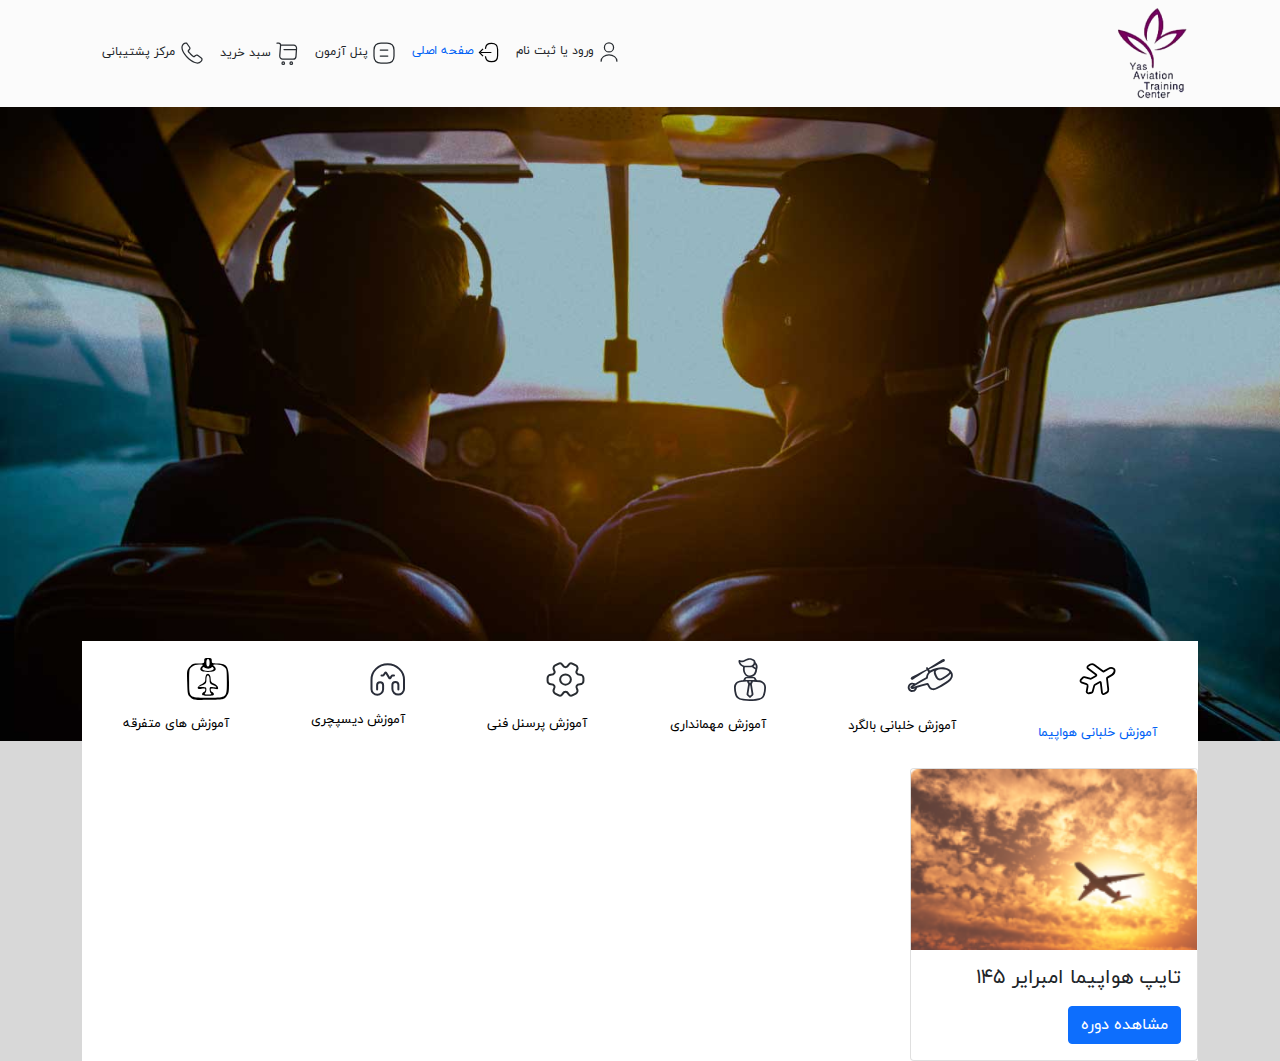
==== index.html @ ad7f012a "change in menu" ====
<!DOCTYPE html>
<html lang="fa" dir="rtl">
<head>
    <meta charset="UTF-8"/>
    <meta http-equiv="X-UA-Compatible" content="IE=edge"/>
    <meta name="viewport" content="width=device-width, initial-scale=1"/>
    <link
            rel="stylesheet"
            href="libraries/bootstrap-5.0.2-dist/css/bootstrap.rtl.min.css"
    />
    <link
            rel="stylesheet"
            href="libraries/fontawesome-free-6.1.1-web/css/all.min.css"
    />
    <link rel="stylesheet" href="css/style.css"/>
    <title>یاس</title>
</head>
<body>
<header>
    <div class="menu-header">
        <div class="container py-2">
            <div class="d-flex flex-wrap align-items-center">
                <div class="site-logo">
                    <a href=""><img src="images/logo.png" alt="لوگو سایت"/></a>
                </div>
                <nav class="navbar navbar-expand ms-auto">
                    <div class="container-fluid">
                        <button class="navbar-toggler" type="button" data-bs-toggle="collapse"
                                data-bs-target="#navbarNavAltMarkup" aria-controls="navbarNavAltMarkup"
                                aria-expanded="false" aria-label="Toggle navigation">
                            <span class="navbar-toggler-icon"></span>
                        </button>
                        <div class="collapse navbar-collapse" id="navbarNavAltMarkup">
                            <ul class="navbar-nav main-menu-ul">
                                <li class="nav-item">
                                    <a class="nav-link" aria-current="page" href="#">
                                        <img src="images/user.svg" alt="ورود"/>
                                        <span>ورود یا ثبت نام</span>
                                    </a>
                                </li>

                                <li class="nav-item">
                                    <a class="nav-link active" href="#">
                                        <img src="images/logout.svg" alt="صفحه اصلی"/>
                                        <span>صفحه اصلی</span>
                                    </a>
                                </li>

                                <li class="nav-item">
                                    <a class="nav-link" href="#">
                                        <img src="images/document.svg" alt="پنل آزمون"/>
                                        <span>پنل آزمون</span>
                                    </a>
                                </li>

                                <li class="nav-item">
                                    <a class="nav-link" href="#">
                                        <img src="images/shopping-cart.svg" alt="سبد خرید"/>
                                        <span>سبد خرید</span>
                                    </a>
                                </li>

                                <li class="nav-item">
                                    <a class="nav-link" href="#">
                                        <img
                                                src="images/call.svg"
                                                class="header-svg"
                                                alt="مرکز پشتیبانی"
                                        />
                                        <span>مرکز پشتیبانی</span>
                                    </a>
                                </li>
                            </ul>
                        </div>
                    </div>
                </nav>
            </div>
        </div>
    </div>
</header>
<section id="banner">
    <img src="images/header-picture.jpg" class="img-fluid" alt="تصویر بنر"/>
</section>

<section class="container">
    <div class="category">
        <ul class="nav nav-pills mb-3 justify-content-around align-items-center" id="pills-tab" role="tablist">
            <li class="nav-item" role="presentation">
                <button class="nav-link active" id="pills-home-tab" data-bs-toggle="pill" data-bs-target="#pills-home"
                        type="button" role="tab" aria-controls="pills-home" aria-selected="true">
                  <span class="img-icon d-flex align-items-center justify-content-center m-auto">
                        <img
                                src="images/airplane.svg"
                                alt="آموزش خلبانی هواپیما"
                        />
                  </span>

                    <span>آموزش خلبانی هواپیما</span>
                </button>

            </li>
            <li class="nav-item" role="presentation">
                <button class="nav-link" id="pills-profile-tab" data-bs-toggle="pill" data-bs-target="#pills-profile"
                        type="button" role="tab" aria-controls="pills-profile" aria-selected="false">
                    <img
                            src="images/helicopter.svg"
                            class="img-center"
                            alt="آموزش خلبانی بالگرد"
                    />

                    <span>آموزش خلبانی بالگرد</span>
                </button>
            </li>
            <li class="nav-item" role="presentation">
                <button class="nav-link" id="pills-contact-tab" data-bs-toggle="pill" data-bs-target="#pills-contact"
                        type="button" role="tab" aria-controls="pills-contact" aria-selected="false">
                    <img
                            src="images/employee.svg"
                            class="img-center"
                            alt="آموزش مهمانداری"
                    />
                    <span>آموزش مهمانداری</span>

                </button>
            </li>
            <li class="nav-item" role="presentation">
                <button class="nav-link" id="pills-contact-tab" data-bs-toggle="pill" data-bs-target="#pills-contact"
                        type="button" role="tab" aria-controls="pills-contact" aria-selected="false">
                    <img
                            src="images/setting.svg"
                            class="img-center"
                            alt="آموزش پرسنل فنی"
                    />

                    <span>آموزش پرسنل فنی</span>

                </button>
            </li>
            <li class="nav-item" role="presentation">
                <button class="nav-link" id="pills-contact-tab" data-bs-toggle="pill" data-bs-target="#pills-contact"
                        type="button" role="tab" aria-controls="pills-contact" aria-selected="false">
                    <img
                            src="images/music-play.svg"
                            class="img-center"
                            alt="آموزش دیسپچری"
                    />
                    <span>آموزش دیسپچری</span>
                </button>
            </li>
            <li class="nav-item" role="presentation">
                <button class="nav-link" id="pills-contact-tab" data-bs-toggle="pill" data-bs-target="#pills-contact"
                        type="button" role="tab" aria-controls="pills-contact" aria-selected="false">
                    <img
                            src="images/other.svg"
                            class="img-center"
                            alt="آموزش های متفرقه"
                    />
                    <span>آموزش های متفرقه</span>
                </button>
            </li>
        </ul>
        <div class="tab-content" id="pills-tabContent">
            <div class="tab-pane fade show active" id="pills-home" role="tabpanel" aria-labelledby="pills-home-tab"
                 tabindex="0">
                <div class="card" style="width: 18rem;">
                    <img src="images/airplane-content.png" class="card-img-top" alt="هواپیما">
                    <div class="card-body ">
                        <h5 class="card-title">تایپ هواپیما امبرایر 145</h5>
                        <p class="card-text"></p>
                        <a href="#" class="btn btn-primary align-items-center">مشاهده دوره</a>
                    </div>
                </div>

            </div>
            <div class="tab-pane fade" id="pills-profile" role="tabpanel" aria-labelledby="pills-profile-tab"
                 tabindex="0">!
            </div>
            <div class="tab-pane fade" id="pills-contact" role="tabpanel" aria-labelledby="pills-contact-tab"
                 tabindex="0">+
            </div>
            <div class="tab-pane fade" id="pills-disabled" role="tabpanel" aria-labelledby="pills-disabled-tab"
                 tabindex="0">#
            </div>
            <div class="tab-pane fade" id="pills-contact" role="tabpanel" aria-labelledby="pills-contact-tab"
                 tabindex="0">+
            </div>
            <div class="tab-pane fade" id="pills-profile" role="tabpanel" aria-labelledby="pills-profile-tab"
                 tabindex="0">!
            </div>

        </div>
    </div>
</section>

<script src="libraries/bootstrap-5.0.2-dist/js/bootstrap.min.js"></script>
</body>
</html>
---- css/style.css ----
@font-face {
  font-family: "iranyekan";
  font-style: normal;
  font-weight: bold;
  src: url("../fonts/iranyekan/eot/iranyekanwebboldfanum.eot");
  src: url("../fonts/iranyekan/eot/iranyekanwebboldfanum.eot?#iefix") format("embedded-opentype"), url("../fonts/iranyekan/woff/iranyekanwebboldfanum.woff") format("woff"), url("../fonts/iranyekan/ttf/iranyekanwebboldfanum.ttf") format("truetype");
}
@font-face {
  font-family: "iranyekan";
  font-style: normal;
  font-weight: normal;
  src: url("../fonts/iranyekan/eot/iranyekanwebregularfanum.eot");
  src: url("../fonts/iranyekan/eot/iranyekanwebregularfanum.eot?#iefix") format("embedded-opentype"), url("../fonts/iranyekan/woff/iranyekanwebregularfanum.woff") format("woff"), url("../fonts/iranyekan/ttf/iranyekanwebregularfanum.ttf") format("truetype");
}
* {
  margin: 0px;
  padding: 0px;
  box-sizing: border-box;
  font-family: "iranyekan";
  direction: rtl;
  text-align: right;
}

body {
  font-size: 13px;
  background: #D8D8D8;
}

.menu-header {
  background: #FBFBFB;
}

.main-menu-ul {
  font-size: 12px;
}
.main-menu-ul .nav-item .active {
  color: #0062f5;
}
.main-menu-ul .nav-item a {
  text-decoration: none;
  color: inherit;
}

.category {
  position: relative;
  z-index: 1;
  background: white;
  margin-top: -100px;
}
.category .nav-pills .nav-link {
  color: black;
}
.category .nav-pills .nav-link .img-icon {
  width: 60px;
  height: 60px;
}
.category .nav-pills .nav-link .img-icon img {
  max-width: 100%;
  height: auto;
}
.category .nav-pills .nav-link.active {
  background-color: transparent;
  color: #0062f5;
}
.category .nav-item span {
  display: block;
  margin-top: 15px;
}

/*# sourceMappingURL=style.css.map */
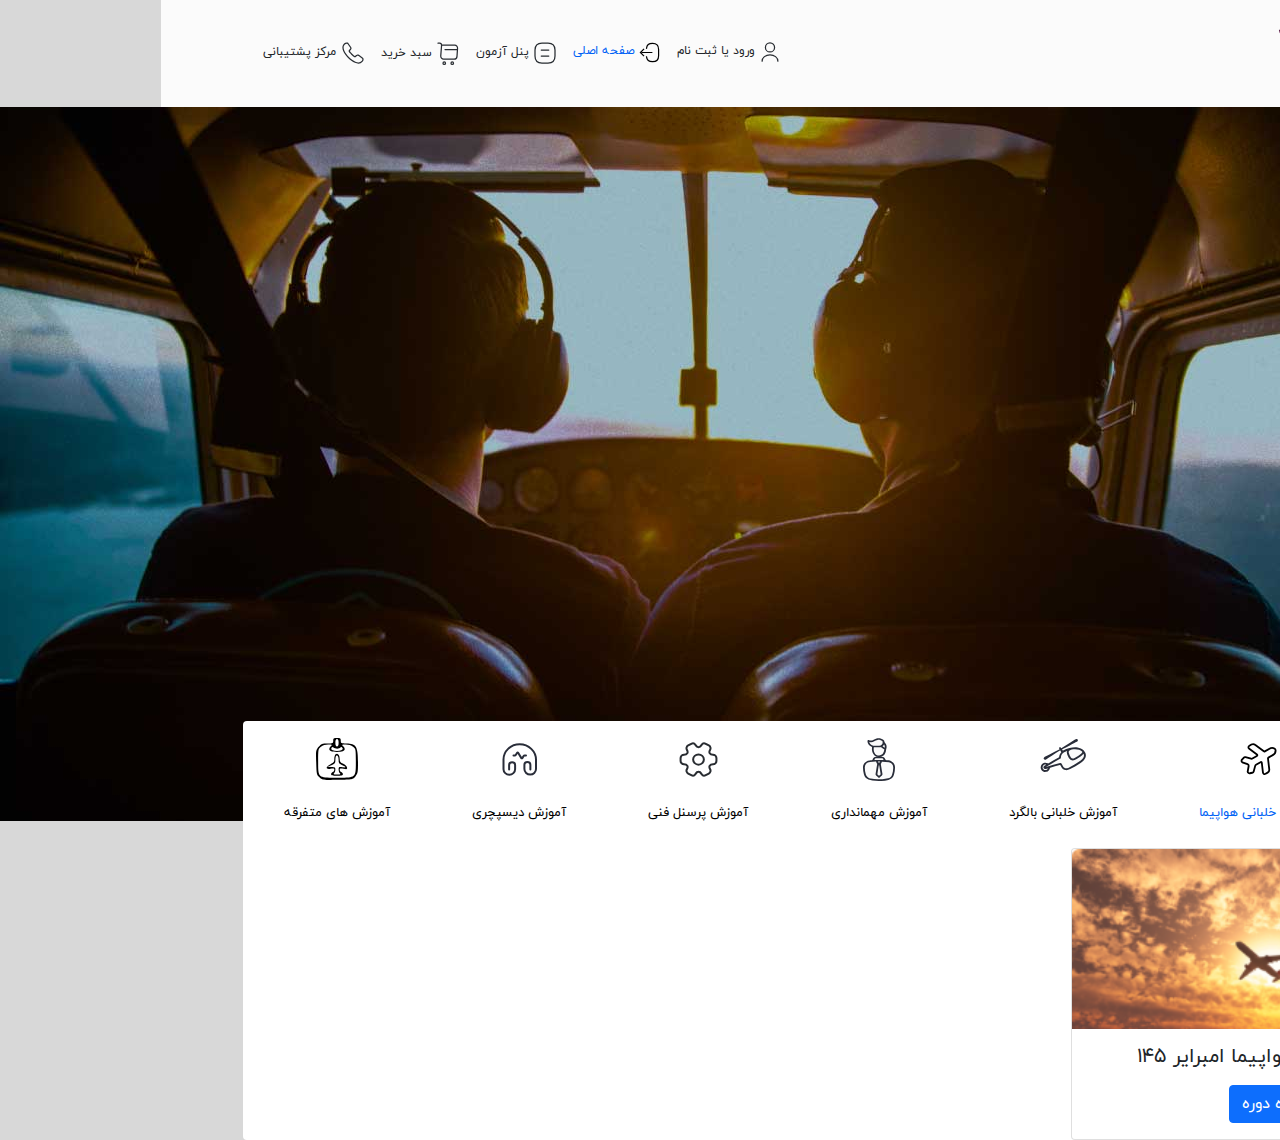
==== commit 876b432f: "adding rounded class to category section" ====
--- a/index.html
+++ b/index.html
@@ -79,11 +79,11 @@
     </div>
 </header>
 <section id="banner">
-    <img src="images/header-picture.jpg" class="img-fluid" alt="تصویر بنر"/>
+    <img src="images/header-picture.jpg" alt="تصویر بنر"/>
 </section>
 
 <section class="container">
-    <div class="category">
+    <div class="category rounded">
         <ul class="nav nav-pills mb-3 justify-content-around align-items-center" id="pills-tab" role="tablist">
             <li class="nav-item" role="presentation">
                 <button class="nav-link active" id="pills-home-tab" data-bs-toggle="pill" data-bs-target="#pills-home"
@@ -102,23 +102,27 @@
             <li class="nav-item" role="presentation">
                 <button class="nav-link" id="pills-profile-tab" data-bs-toggle="pill" data-bs-target="#pills-profile"
                         type="button" role="tab" aria-controls="pills-profile" aria-selected="false">
-                    <img
+                        <span class="img-icon d-flex align-items-center justify-content-center m-auto">
+                        <img
                             src="images/helicopter.svg"
                             class="img-center"
                             alt="آموزش خلبانی بالگرد"
                     />
-
+</span>
                     <span>آموزش خلبانی بالگرد</span>
                 </button>
             </li>
             <li class="nav-item" role="presentation">
                 <button class="nav-link" id="pills-contact-tab" data-bs-toggle="pill" data-bs-target="#pills-contact"
                         type="button" role="tab" aria-controls="pills-contact" aria-selected="false">
-                    <img
+                        <span class="img-icon d-flex align-items-center justify-content-center m-auto">
+                      
+                        <img
                             src="images/employee.svg"
                             class="img-center"
                             alt="آموزش مهمانداری"
                     />
+                    </span>
                     <span>آموزش مهمانداری</span>
 
                 </button>
@@ -126,12 +130,14 @@
             <li class="nav-item" role="presentation">
                 <button class="nav-link" id="pills-contact-tab" data-bs-toggle="pill" data-bs-target="#pills-contact"
                         type="button" role="tab" aria-controls="pills-contact" aria-selected="false">
-                    <img
+                        <span class="img-icon d-flex align-items-center justify-content-center m-auto">
+                      
+                        <img
                             src="images/setting.svg"
                             class="img-center"
                             alt="آموزش پرسنل فنی"
                     />
-
+</span>
                     <span>آموزش پرسنل فنی</span>
 
                 </button>
@@ -139,22 +145,28 @@
             <li class="nav-item" role="presentation">
                 <button class="nav-link" id="pills-contact-tab" data-bs-toggle="pill" data-bs-target="#pills-contact"
                         type="button" role="tab" aria-controls="pills-contact" aria-selected="false">
-                    <img
+                        <span class="img-icon d-flex align-items-center justify-content-center m-auto">
+                      
+                        <img
                             src="images/music-play.svg"
                             class="img-center"
                             alt="آموزش دیسپچری"
                     />
+                    </span>
                     <span>آموزش دیسپچری</span>
                 </button>
             </li>
             <li class="nav-item" role="presentation">
                 <button class="nav-link" id="pills-contact-tab" data-bs-toggle="pill" data-bs-target="#pills-contact"
-                        type="button" role="tab" aria-controls="pills-contact" aria-selected="false">
-                    <img
+                  type="button" role="tab" aria-controls="pills-contact" aria-selected="false">
+                  <span class="img-icon d-flex align-items-center justify-content-center m-auto">
+                      
+                  <img
                             src="images/other.svg"
                             class="img-center"
                             alt="آموزش های متفرقه"
                     />
+                    </span>
                     <span>آموزش های متفرقه</span>
                 </button>
             </li>
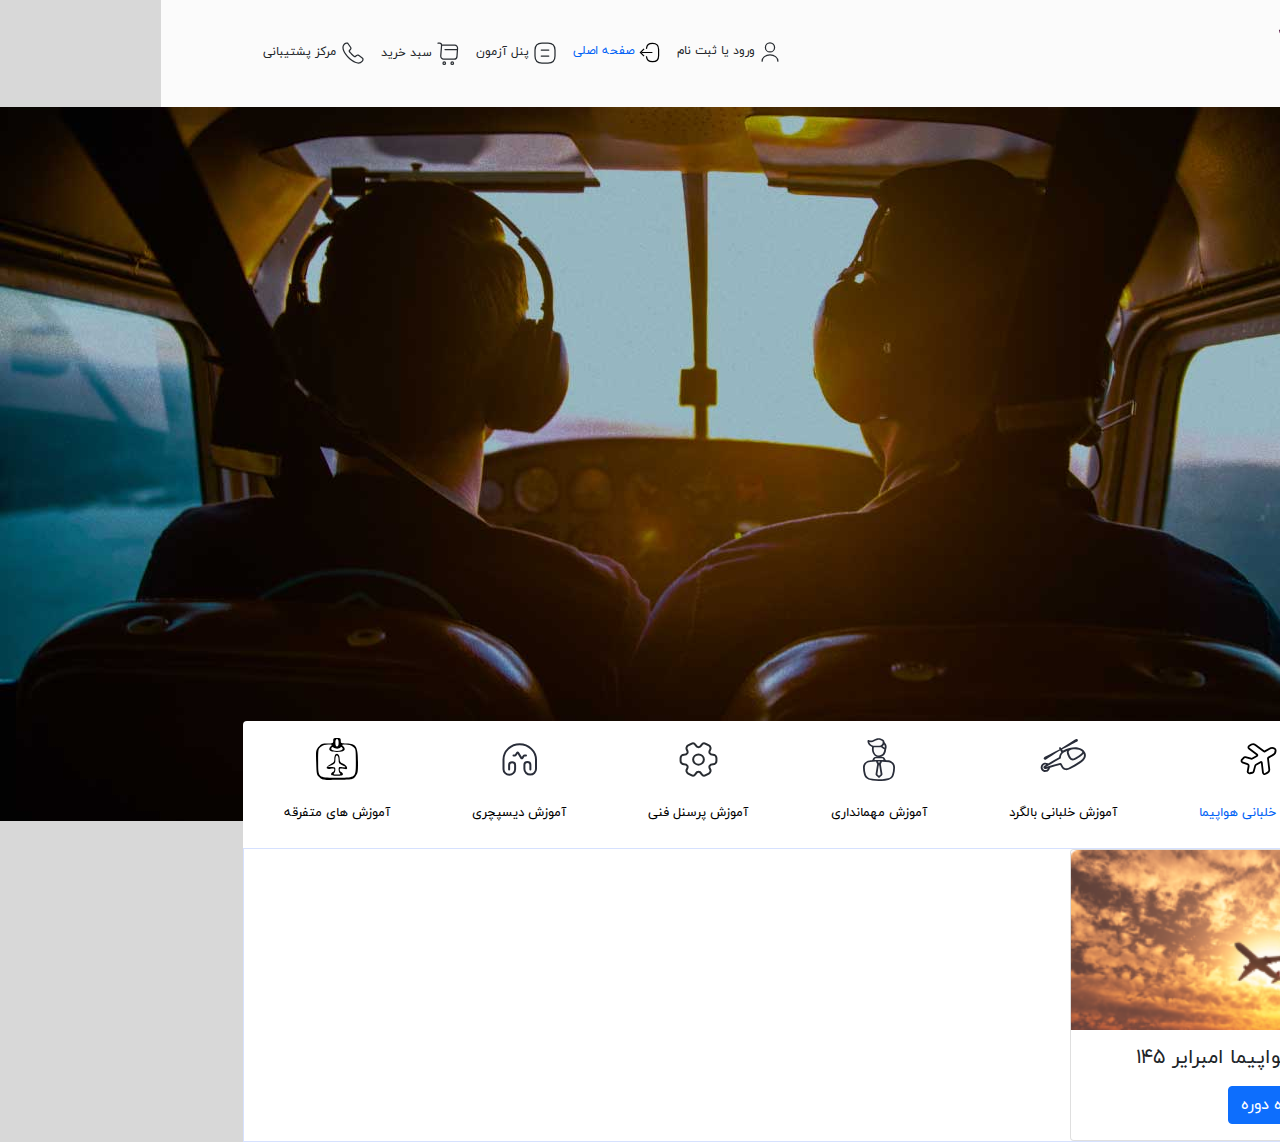
==== commit 5fc67e01: "adding border style to tab content" ====
--- a/index.html
+++ b/index.html
@@ -171,7 +171,7 @@
                 </button>
             </li>
         </ul>
-        <div class="tab-content" id="pills-tabContent">
+        <div class="tab-content tab-content-border" id="pills-tabContent">
             <div class="tab-pane fade show active" id="pills-home" role="tabpanel" aria-labelledby="pills-home-tab"
                  tabindex="0">
                 <div class="card" style="width: 18rem;">
--- a/css/style.css
+++ b/css/style.css
@@ -67,4 +67,8 @@
   margin-top: 15px;
 }
 
+.tab-content.tab-content-border {
+  border: 1px solid #D6E1FF;
+}
+
 /*# sourceMappingURL=style.css.map */
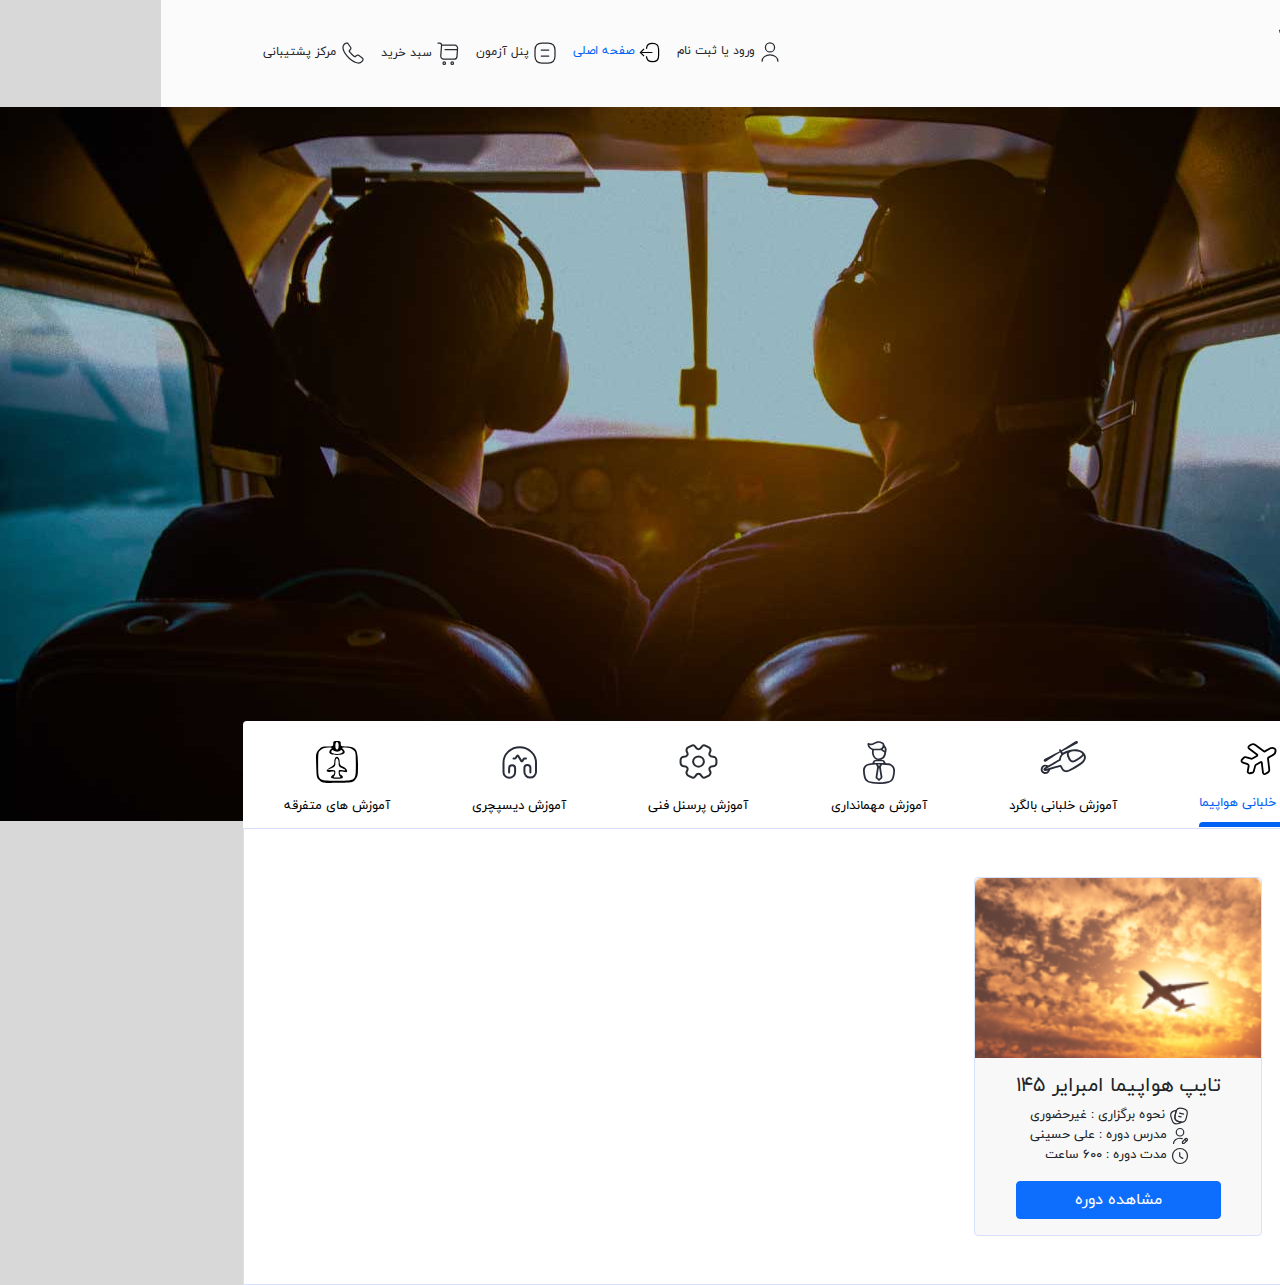
==== commit 9d4fde74: "add" ====
--- a/index.html
+++ b/index.html
@@ -86,8 +86,8 @@
     <div class="category rounded">
         <ul class="nav nav-pills mb-3 justify-content-around align-items-center" id="pills-tab" role="tablist">
             <li class="nav-item" role="presentation">
-                <button class="nav-link active" id="pills-home-tab" data-bs-toggle="pill" data-bs-target="#pills-home"
-                        type="button" role="tab" aria-controls="pills-home" aria-selected="true">
+                <button class="nav-link active" id="pills-airplane-tab" data-bs-toggle="pill" data-bs-target="#pills-airplane"
+                        type="button" role="tab" aria-controls="pills-airplane" aria-selected="true">
                   <span class="img-icon d-flex align-items-center justify-content-center m-auto">
                         <img
                                 src="images/airplane.svg"
@@ -100,8 +100,8 @@
 
             </li>
             <li class="nav-item" role="presentation">
-                <button class="nav-link" id="pills-profile-tab" data-bs-toggle="pill" data-bs-target="#pills-profile"
-                        type="button" role="tab" aria-controls="pills-profile" aria-selected="false">
+                <button class="nav-link" id="pills-helicopter-tab" data-bs-toggle="pill" data-bs-target="#pills-helicopter"
+                        type="button" role="tab" aria-controls="pills-helicopter" aria-selected="false">
                         <span class="img-icon d-flex align-items-center justify-content-center m-auto">
                         <img
                             src="images/helicopter.svg"
@@ -113,8 +113,8 @@
                 </button>
             </li>
             <li class="nav-item" role="presentation">
-                <button class="nav-link" id="pills-contact-tab" data-bs-toggle="pill" data-bs-target="#pills-contact"
-                        type="button" role="tab" aria-controls="pills-contact" aria-selected="false">
+                <button class="nav-link" id="pills-stewardess-tab" data-bs-toggle="pill" data-bs-target="#pills-stewardess"
+                        type="button" role="tab" aria-controls="pills-stewardess" aria-selected="false">
                         <span class="img-icon d-flex align-items-center justify-content-center m-auto">
                       
                         <img
@@ -128,8 +128,8 @@
                 </button>
             </li>
             <li class="nav-item" role="presentation">
-                <button class="nav-link" id="pills-contact-tab" data-bs-toggle="pill" data-bs-target="#pills-contact"
-                        type="button" role="tab" aria-controls="pills-contact" aria-selected="false">
+                <button class="nav-link" id="pills-personnel-tab" data-bs-toggle="pill" data-bs-target="#pills-personnel"
+                        type="button" role="tab" aria-controls="pills-personnel" aria-selected="false">
                         <span class="img-icon d-flex align-items-center justify-content-center m-auto">
                       
                         <img
@@ -143,8 +143,8 @@
                 </button>
             </li>
             <li class="nav-item" role="presentation">
-                <button class="nav-link" id="pills-contact-tab" data-bs-toggle="pill" data-bs-target="#pills-contact"
-                        type="button" role="tab" aria-controls="pills-contact" aria-selected="false">
+                <button class="nav-link" id="pills-dispatcher-tab" data-bs-toggle="pill" data-bs-target="#pills-dispatcher"
+                        type="button" role="tab" aria-controls="pills-dispatcher" aria-selected="false">
                         <span class="img-icon d-flex align-items-center justify-content-center m-auto">
                       
                         <img
@@ -157,8 +157,8 @@
                 </button>
             </li>
             <li class="nav-item" role="presentation">
-                <button class="nav-link" id="pills-contact-tab" data-bs-toggle="pill" data-bs-target="#pills-contact"
-                  type="button" role="tab" aria-controls="pills-contact" aria-selected="false">
+                <button class="nav-link" id="pills-other-tab" data-bs-toggle="pill" data-bs-target="#pills-other"
+                  type="button" role="tab" aria-controls="pills-other" aria-selected="false">
                   <span class="img-icon d-flex align-items-center justify-content-center m-auto">
                       
                   <img
@@ -172,32 +172,59 @@
             </li>
         </ul>
         <div class="tab-content tab-content-border" id="pills-tabContent">
-            <div class="tab-pane fade show active" id="pills-home" role="tabpanel" aria-labelledby="pills-home-tab"
+            <div class="tab-pane mx-5 p-5 fade show active" id="pills-airplane" role="tabpanel" aria-labelledby="pills-airplane-tab"
                  tabindex="0">
-                <div class="card" style="width: 18rem;">
-                    <img src="images/airplane-content.png" class="card-img-top" alt="هواپیما">
-                    <div class="card-body ">
-                        <h5 class="card-title">تایپ هواپیما امبرایر 145</h5>
-                        <p class="card-text"></p>
-                        <a href="#" class="btn btn-primary align-items-center">مشاهده دوره</a>
-                    </div>
+                <div class="contarner">
+                <div class="row">
+                    <div class="col">
+                    <div class="card card-style align-items-center" style="width: 18rem;">
+                        <img src="/images/airplane-content.png" class="card-img-top" alt="airplane">
+                        <div class="card-body">
+                          <h5 class="card-title">تایپ هواپیما امبرایر 145</h5>
+                          <div class="card-text">
+                <ul class="card-list">
+                    <li>
+                        <span class="img-icon align-items-center justify-content-center m-auto"> 
+                            <img src="images/note.svg" class="img-center" alt="نحوه برگزاری"/>
+                        </span>
+                        <span>نحوه برگزاری : غیرحضوری</span>
+                
+                    </li>
+                    <li>
+                        <span class="img-icon align-items-center justify-content-center m-auto"> 
+                            <img src="images/user-edit.svg" class="img-center" alt="مدرس دوره"/>
+                        </span>
+                        <span>مدرس دوره : علی حسینی</span>
+                    </li>
+                    <li>
+                        <span class="img-icon align-items-center justify-content-center m-auto"> 
+                            <img src="images/clock.svg" class="img-center" alt="ساعت برگزاری"/>
+                        </span>
+                        <span>مدت دوره : 600 ساعت</span>
+                    </li>
+                </ul>
+                        </div>
+                          <a href="#" class="btn btn-primary w-100">مشاهده دوره</a>
+                        </div>
+                      </div>
                 </div>
-
-            </div>
-            <div class="tab-pane fade" id="pills-profile" role="tabpanel" aria-labelledby="pills-profile-tab"
-                 tabindex="0">!
-            </div>
-            <div class="tab-pane fade" id="pills-contact" role="tabpanel" aria-labelledby="pills-contact-tab"
-                 tabindex="0">+
-            </div>
-            <div class="tab-pane fade" id="pills-disabled" role="tabpanel" aria-labelledby="pills-disabled-tab"
-                 tabindex="0">#
-            </div>
-            <div class="tab-pane fade" id="pills-contact" role="tabpanel" aria-labelledby="pills-contact-tab"
-                 tabindex="0">+
-            </div>
-            <div class="tab-pane fade" id="pills-profile" role="tabpanel" aria-labelledby="pills-profile-tab"
-                 tabindex="0">!
+                </div>
+            </div>
+            </div>
+            <div class="tab-pane fade" id="pills-helicopter" role="tabpanel" aria-labelledby="pills-helicopter-tab"
+                 tabindex="0">آموزش بالگرد
+            </div>
+            <div class="tab-pane fade" id="pills-stewardess" role="tabpanel" aria-labelledby="pills-stewardess-tab"
+                 tabindex="0">آموزش مهمانداری
+            </div>
+            <div class="tab-pane fade" id="pills-personnel" role="tabpanel" aria-labelledby="pills-personnel-tab"
+                 tabindex="0">آموزش پرسنل فنی
+            </div>
+            <div class="tab-pane fade" id="pills-dispatcher" role="tabpanel" aria-labelledby="pills-dispatcher-tab"
+                 tabindex="0">آموزش دیسپچری
+            </div>
+            <div class="tab-pane fade" id="pills-other" role="tabpanel" aria-labelledby="pills-other-tab"
+                 tabindex="0">آموزش متفرقه
             </div>
 
         </div>
--- a/css/style.css
+++ b/css/style.css
@@ -62,13 +62,37 @@
   background-color: transparent;
   color: #0062f5;
 }
+.category .nav-pills .nav-link.active::after {
+  position: relative;
+  content: "";
+  display: block;
+  width: 100%;
+  height: 5px;
+  left: 0;
+  bottom: -8px;
+  background-color: #0062f5;
+  border-radius: 4px 4px 0 0;
+}
 .category .nav-item span {
   display: block;
-  margin-top: 15px;
+  margin-top: 5px;
+}
+
+.tab-content {
+  margin-top: -15px;
 }
 
 .tab-content.tab-content-border {
   border: 1px solid #D6E1FF;
 }
 
+.card-list {
+  list-style-type: none;
+}
+
+.card-style {
+  background: #F8F8F8;
+  border: 1.5px solid #D6E1FF;
+}
+
 /*# sourceMappingURL=style.css.map */
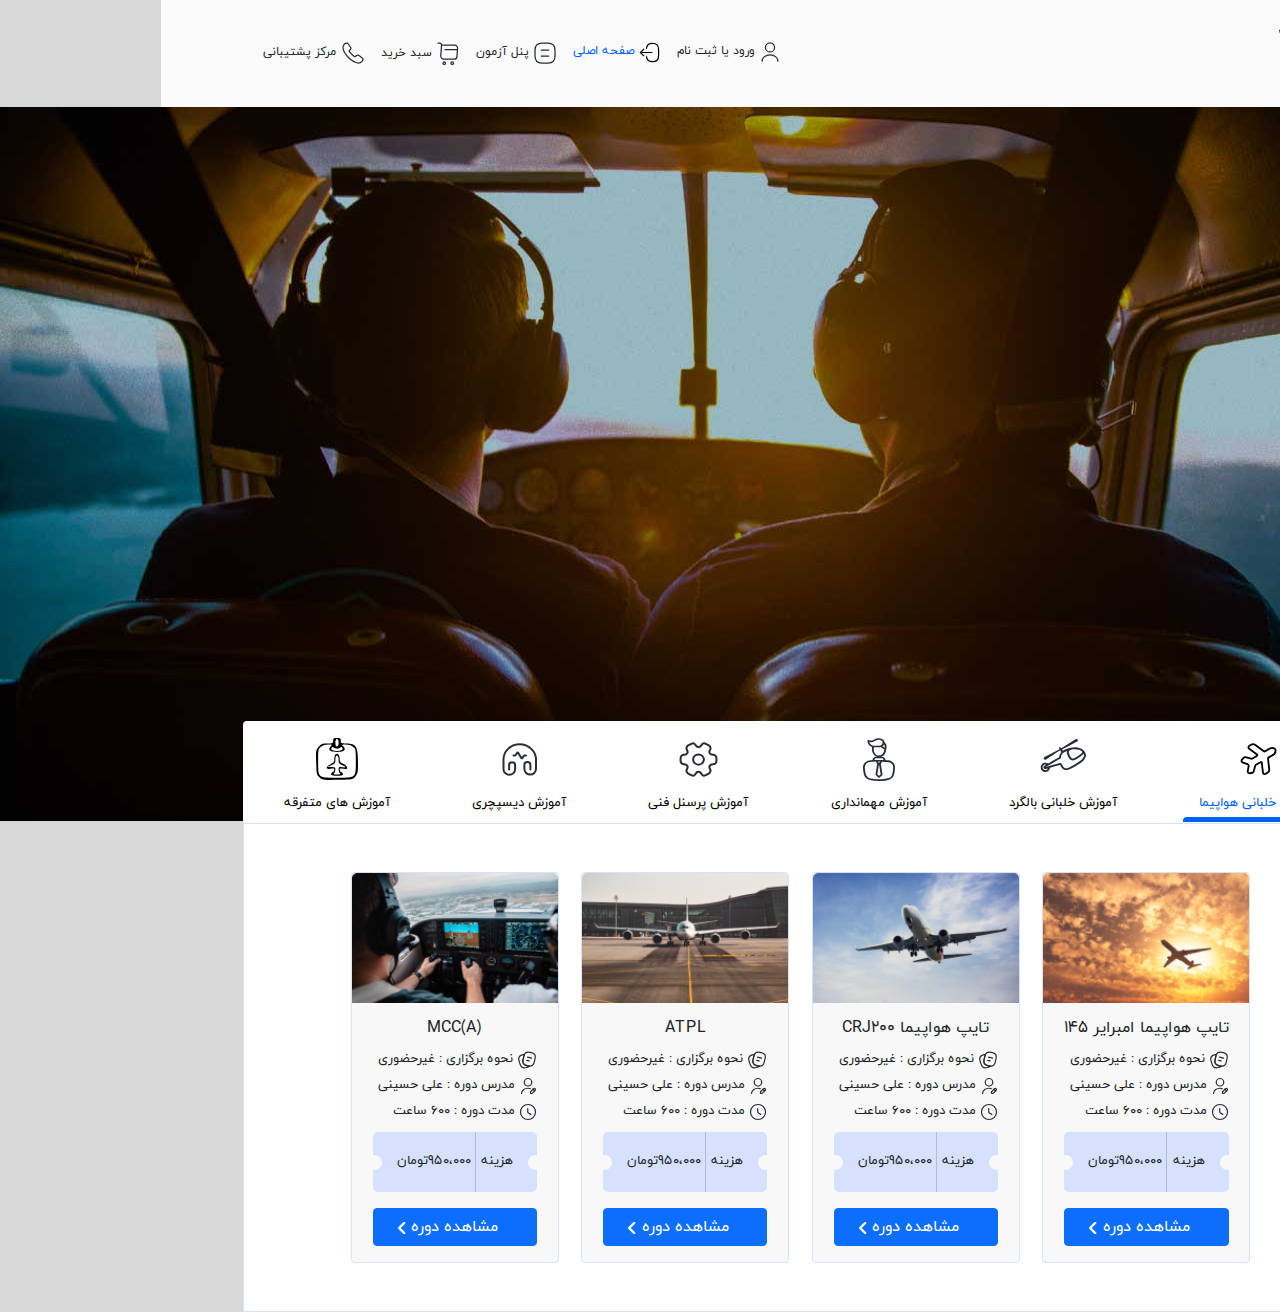
==== commit e70ee9bd: "completed category section" ====
--- a/index.html
+++ b/index.html
@@ -172,59 +172,1325 @@
             </li>
         </ul>
         <div class="tab-content tab-content-border" id="pills-tabContent">
-            <div class="tab-pane mx-5 p-5 fade show active" id="pills-airplane" role="tabpanel" aria-labelledby="pills-airplane-tab"
-                 tabindex="0">
-                <div class="contarner">
+            <div class="tab-pane mx-5 p-5 fade show active" id="pills-airplane" role="tabpanel" aria-labelledby="pills-airplane-tab" tabindex="0">
+            <div class="container">
                 <div class="row">
-                    <div class="col">
-                    <div class="card card-style align-items-center" style="width: 18rem;">
-                        <img src="/images/airplane-content.png" class="card-img-top" alt="airplane">
-                        <div class="card-body">
-                          <h5 class="card-title">تایپ هواپیما امبرایر 145</h5>
-                          <div class="card-text">
-                <ul class="card-list">
-                    <li>
-                        <span class="img-icon align-items-center justify-content-center m-auto"> 
-                            <img src="images/note.svg" class="img-center" alt="نحوه برگزاری"/>
-                        </span>
-                        <span>نحوه برگزاری : غیرحضوری</span>
-                
-                    </li>
-                    <li>
-                        <span class="img-icon align-items-center justify-content-center m-auto"> 
-                            <img src="images/user-edit.svg" class="img-center" alt="مدرس دوره"/>
-                        </span>
-                        <span>مدرس دوره : علی حسینی</span>
-                    </li>
-                    <li>
-                        <span class="img-icon align-items-center justify-content-center m-auto"> 
-                            <img src="images/clock.svg" class="img-center" alt="ساعت برگزاری"/>
-                        </span>
-                        <span>مدت دوره : 600 ساعت</span>
-                    </li>
-                </ul>
-                        </div>
-                          <a href="#" class="btn btn-primary w-100">مشاهده دوره</a>
-                        </div>
-                      </div>
+                    <div class="col-md-3">
+                        <div class="card card-style align-items-center" style="width: 13rem;">
+                            <img src="/images/airplane-1.png" class="card-img-top" alt="airplane">
+                            <div class="card-body">
+                              <h6 class="card-title text-center">تایپ هواپیما امبرایر 145</h6>
+                              <div class="card-text">
+                    <ul class="card-list p-0 my-2">
+                        <li>
+                            <span class="img-icon align-items-center justify-content-center m-auto"> 
+                                <img src="images/note.svg" class="img-center" alt="نحوه برگزاری"/>
+                            </span>
+                            <span>نحوه برگزاری : غیرحضوری</span>
+                        </li>
+                        <li>
+                            <span class="img-icon align-items-center justify-content-center m-auto"> 
+                                <img src="images/user-edit.svg" class="img-center" alt="مدرس دوره"/>
+                            </span>
+                            <span>مدرس دوره : علی حسینی</span>
+                        </li>
+                        <li>
+                            <span class="img-icon align-items-center justify-content-center m-auto"> 
+                                <img src="images/clock.svg" class="img-center" alt="ساعت برگزاری"/>
+                            </span>
+                            <span>مدت دوره : 600 ساعت</span>
+                        </li>
+                    </ul>
+                            </div>
+                                                
+                        <div class="container price-section d-flex align-items-center justify-content-between mb-3">
+                            <div class="price-title">
+                                <span>هزینه</span>
+                            </div>
+                            <div class = "vertical"></div>
+                            <div class="final-price">
+                                <span></span>
+                                <span>950،000تومان</span>
+                            </div>
+                            <span class="right-circle">
+                                <img src="images/circle.svg" alt="دایره ">
+                            </span>
+                            <span class="left-circle">
+                                <img src="images/circle.svg" alt="دایره">
+                            </span>
+                                </div>
+                            <div class="watch-btn">
+                              <a href="#" class="btn btn-primary w-100 ">
+                                <span>مشاهده دوره </span>
+                             <span class="i-style"> <i class="fa-solid fa-angle-left"></i></span>  
+                                </a>
+                            </div>
+                        </div>
+                          </div>
+                    </div>
+                    <div class="col-md-3">
+                         <div class="card card-style align-items-center" style="width: 13rem;">
+                            <img src="/images/airplane-2.png" class="card-img-top" alt="airplane">
+                            <div class="card-body">
+                              <h6 class="card-title text-center">تایپ هواپیما CRJ200</h6>
+                              <div class="card-text">
+                    <ul class="card-list p-0 my-2">
+                        <li>
+                            <span class="img-icon align-items-center justify-content-center m-auto"> 
+                                <img src="images/note.svg" class="img-center" alt="نحوه برگزاری"/>
+                            </span>
+                            <span>نحوه برگزاری : غیرحضوری</span>
+                        </li>
+                        <li>
+                            <span class="img-icon align-items-center justify-content-center m-auto"> 
+                                <img src="images/user-edit.svg" class="img-center" alt="مدرس دوره"/>
+                            </span>
+                            <span>مدرس دوره : علی حسینی</span>
+                        </li>
+                        <li>
+                            <span class="img-icon align-items-center justify-content-center m-auto"> 
+                                <img src="images/clock.svg" class="img-center" alt="ساعت برگزاری"/>
+                            </span>
+                            <span>مدت دوره : 600 ساعت</span>
+                        </li>
+                    </ul>
+                            </div>
+                                                
+                        <div class="container price-section d-flex align-items-center justify-content-between mb-3">
+                            <div class="price-title">
+                                <span>هزینه</span>
+                            </div>
+                            <div class = "vertical"></div>
+                            <div class="final-price">
+                                <span></span>
+                                <span>950،000تومان</span>
+                            </div>
+                            <span class="right-circle">
+                                <img src="images/circle.svg" alt="دایره ">
+                            </span>
+                            <span class="left-circle">
+                                <img src="images/circle.svg" alt="دایره">
+                            </span>
+                                </div>
+                            <div class="watch-btn">
+                              <a href="#" class="btn btn-primary w-100 ">
+                                <span>مشاهده دوره </span>
+                             <span class="i-style"> <i class="fa-solid fa-angle-left"></i></span>  
+                                </a>
+                            </div>
+                        </div>
+                          </div>
+                    </div>
+                    <div class="col-md-3">
+                         <div class="card card-style align-items-center" style="width: 13rem;">
+                            <img src="/images/airplane-3.png" class="card-img-top" alt="airplane">
+                            <div class="card-body">
+                              <h6 class="card-title text-center">ATPL</h6>
+                              <div class="card-text">
+                    <ul class="card-list p-0 my-2">
+                        <li>
+                            <span class="img-icon align-items-center justify-content-center m-auto"> 
+                                <img src="images/note.svg" class="img-center" alt="نحوه برگزاری"/>
+                            </span>
+                            <span>نحوه برگزاری : غیرحضوری</span>
+                        </li>
+                        <li>
+                            <span class="img-icon align-items-center justify-content-center m-auto"> 
+                                <img src="images/user-edit.svg" class="img-center" alt="مدرس دوره"/>
+                            </span>
+                            <span>مدرس دوره : علی حسینی</span>
+                        </li>
+                        <li>
+                            <span class="img-icon align-items-center justify-content-center m-auto"> 
+                                <img src="images/clock.svg" class="img-center" alt="ساعت برگزاری"/>
+                            </span>
+                            <span>مدت دوره : 600 ساعت</span>
+                        </li>
+                    </ul>
+                            </div>
+                                                
+                        <div class="container price-section d-flex align-items-center justify-content-between mb-3">
+                            <div class="price-title">
+                                <span>هزینه</span>
+                            </div>
+                            <div class = "vertical"></div>
+                            <div class="final-price">
+                                <span></span>
+                                <span>950،000تومان</span>
+                            </div>
+                            <span class="right-circle">
+                                <img src="images/circle.svg" alt="دایره ">
+                            </span>
+                            <span class="left-circle">
+                                <img src="images/circle.svg" alt="دایره">
+                            </span>
+                                </div>
+                            <div class="watch-btn">
+                              <a href="#" class="btn btn-primary w-100 ">
+                                <span>مشاهده دوره </span>
+                             <span class="i-style"> <i class="fa-solid fa-angle-left"></i></span>  
+                                </a>
+                            </div>
+                        </div>
+                          </div>
+                    </div>
+                       <div class="col-md-3">
+                         <div class="card card-style align-items-center" style="width: 13rem;">
+                            <img src="/images/airplane-4.png" class="card-img-top" alt="airplane">
+                            <div class="card-body">
+                              <h6 class="card-title text-center">MCC(A)</h6>
+                              <div class="card-text">
+                    <ul class="card-list p-0 my-2">
+                        <li>
+                            <span class="img-icon align-items-center justify-content-center m-auto"> 
+                                <img src="images/note.svg" class="img-center" alt="نحوه برگزاری"/>
+                            </span>
+                            <span>نحوه برگزاری : غیرحضوری</span>
+                        </li>
+                        <li>
+                            <span class="img-icon align-items-center justify-content-center m-auto"> 
+                                <img src="images/user-edit.svg" class="img-center" alt="مدرس دوره"/>
+                            </span>
+                            <span>مدرس دوره : علی حسینی</span>
+                        </li>
+                        <li>
+                            <span class="img-icon align-items-center justify-content-center m-auto"> 
+                                <img src="images/clock.svg" class="img-center" alt="ساعت برگزاری"/>
+                            </span>
+                            <span>مدت دوره : 600 ساعت</span>
+                        </li>
+                    </ul>
+                            </div>
+                                                
+                        <div class="container price-section d-flex align-items-center justify-content-between mb-3">
+                            <div class="price-title">
+                                <span>هزینه</span>
+                            </div>
+                            <div class = "vertical"></div>
+                            <div class="final-price">
+                                <span></span>
+                                <span>950،000تومان</span>
+                            </div>
+                            <span class="right-circle">
+                                <img src="images/circle.svg" alt="دایره ">
+                            </span>
+                            <span class="left-circle">
+                                <img src="images/circle.svg" alt="دایره">
+                            </span>
+                                </div>
+                            <div class="watch-btn">
+                              <a href="#" class="btn btn-primary w-100 ">
+                                <span>مشاهده دوره </span>
+                             <span class="i-style"> <i class="fa-solid fa-angle-left"></i></span>  
+                                </a>
+                            </div>
+                        </div>
+                          </div>
+                    </div>
+
+                    </div>
                 </div>
                 </div>
+            <div class="tab-pane  mx-5 p-5 fade" id="pills-helicopter" role="tabpanel" aria-labelledby="pills-helicopter-tab"tabindex="0">
+                <div class="container">
+                    <div class="row">
+                        <div class="col-md-3">
+                            <div class="card card-style align-items-center" style="width: 13rem;">
+                                <img src="/images/airplane-1.png" class="card-img-top" alt="airplane">
+                                <div class="card-body">
+                                  <h6 class="card-title text-center">تایپ هواپیما امبرایر 145</h6>
+                                  <div class="card-text">
+                        <ul class="card-list p-0 my-2">
+                            <li>
+                                <span class="img-icon align-items-center justify-content-center m-auto"> 
+                                    <img src="images/note.svg" class="img-center" alt="نحوه برگزاری"/>
+                                </span>
+                                <span>نحوه برگزاری : غیرحضوری</span>
+                            </li>
+                            <li>
+                                <span class="img-icon align-items-center justify-content-center m-auto"> 
+                                    <img src="images/user-edit.svg" class="img-center" alt="مدرس دوره"/>
+                                </span>
+                                <span>مدرس دوره : علی حسینی</span>
+                            </li>
+                            <li>
+                                <span class="img-icon align-items-center justify-content-center m-auto"> 
+                                    <img src="images/clock.svg" class="img-center" alt="ساعت برگزاری"/>
+                                </span>
+                                <span>مدت دوره : 600 ساعت</span>
+                            </li>
+                        </ul>
+                                </div>
+                                                    
+                            <div class="container price-section d-flex align-items-center justify-content-between mb-3">
+                                <div class="price-title">
+                                    <span>هزینه</span>
+                                </div>
+                                <div class = "vertical"></div>
+                                <div class="final-price">
+                                    <span></span>
+                                    <span>950،000تومان</span>
+                                </div>
+                                <span class="right-circle">
+                                    <img src="images/circle.svg" alt="دایره ">
+                                </span>
+                                <span class="left-circle">
+                                    <img src="images/circle.svg" alt="دایره">
+                                </span>
+                                    </div>
+                                <div class="watch-btn">
+                                  <a href="#" class="btn btn-primary w-100 ">
+                                    <span>مشاهده دوره </span>
+                                 <span class="i-style"> <i class="fa-solid fa-angle-left"></i></span>  
+                                    </a>
+                                </div>
+                            </div>
+                              </div>
+                        </div>
+                        <div class="col-md-3">
+                             <div class="card card-style align-items-center" style="width: 13rem;">
+                                <img src="/images/airplane-2.png" class="card-img-top" alt="airplane">
+                                <div class="card-body">
+                                  <h6 class="card-title text-center">تایپ هواپیما CRJ200</h6>
+                                  <div class="card-text">
+                        <ul class="card-list p-0 my-2">
+                            <li>
+                                <span class="img-icon align-items-center justify-content-center m-auto"> 
+                                    <img src="images/note.svg" class="img-center" alt="نحوه برگزاری"/>
+                                </span>
+                                <span>نحوه برگزاری : غیرحضوری</span>
+                            </li>
+                            <li>
+                                <span class="img-icon align-items-center justify-content-center m-auto"> 
+                                    <img src="images/user-edit.svg" class="img-center" alt="مدرس دوره"/>
+                                </span>
+                                <span>مدرس دوره : علی حسینی</span>
+                            </li>
+                            <li>
+                                <span class="img-icon align-items-center justify-content-center m-auto"> 
+                                    <img src="images/clock.svg" class="img-center" alt="ساعت برگزاری"/>
+                                </span>
+                                <span>مدت دوره : 600 ساعت</span>
+                            </li>
+                        </ul>
+                                </div>
+                                                    
+                            <div class="container price-section d-flex align-items-center justify-content-between mb-3">
+                                <div class="price-title">
+                                    <span>هزینه</span>
+                                </div>
+                                <div class = "vertical"></div>
+                                <div class="final-price">
+                                    <span></span>
+                                    <span>950،000تومان</span>
+                                </div>
+                                <span class="right-circle">
+                                    <img src="images/circle.svg" alt="دایره ">
+                                </span>
+                                <span class="left-circle">
+                                    <img src="images/circle.svg" alt="دایره">
+                                </span>
+                                    </div>
+                                <div class="watch-btn">
+                                  <a href="#" class="btn btn-primary w-100 ">
+                                    <span>مشاهده دوره </span>
+                                 <span class="i-style"> <i class="fa-solid fa-angle-left"></i></span>  
+                                    </a>
+                                </div>
+                            </div>
+                              </div>
+                        </div>
+                        <div class="col-md-3">
+                             <div class="card card-style align-items-center" style="width: 13rem;">
+                                <img src="/images/airplane-3.png" class="card-img-top" alt="airplane">
+                                <div class="card-body">
+                                  <h6 class="card-title text-center">ATPL</h6>
+                                  <div class="card-text">
+                        <ul class="card-list p-0 my-2">
+                            <li>
+                                <span class="img-icon align-items-center justify-content-center m-auto"> 
+                                    <img src="images/note.svg" class="img-center" alt="نحوه برگزاری"/>
+                                </span>
+                                <span>نحوه برگزاری : غیرحضوری</span>
+                            </li>
+                            <li>
+                                <span class="img-icon align-items-center justify-content-center m-auto"> 
+                                    <img src="images/user-edit.svg" class="img-center" alt="مدرس دوره"/>
+                                </span>
+                                <span>مدرس دوره : علی حسینی</span>
+                            </li>
+                            <li>
+                                <span class="img-icon align-items-center justify-content-center m-auto"> 
+                                    <img src="images/clock.svg" class="img-center" alt="ساعت برگزاری"/>
+                                </span>
+                                <span>مدت دوره : 600 ساعت</span>
+                            </li>
+                        </ul>
+                                </div>
+                                                    
+                            <div class="container price-section d-flex align-items-center justify-content-between mb-3">
+                                <div class="price-title">
+                                    <span>هزینه</span>
+                                </div>
+                                <div class = "vertical"></div>
+                                <div class="final-price">
+                                    <span></span>
+                                    <span>950،000تومان</span>
+                                </div>
+                                <span class="right-circle">
+                                    <img src="images/circle.svg" alt="دایره ">
+                                </span>
+                                <span class="left-circle">
+                                    <img src="images/circle.svg" alt="دایره">
+                                </span>
+                                    </div>
+                                <div class="watch-btn">
+                                  <a href="#" class="btn btn-primary w-100 ">
+                                    <span>مشاهده دوره </span>
+                                 <span class="i-style"> <i class="fa-solid fa-angle-left"></i></span>  
+                                    </a>
+                                </div>
+                            </div>
+                              </div>
+                        </div>
+                           <div class="col-md-3">
+                             <div class="card card-style align-items-center" style="width: 13rem;">
+                                <img src="/images/airplane-4.png" class="card-img-top" alt="airplane">
+                                <div class="card-body">
+                                  <h6 class="card-title text-center">MCC(A)</h6>
+                                  <div class="card-text">
+                        <ul class="card-list p-0 my-2">
+                            <li>
+                                <span class="img-icon align-items-center justify-content-center m-auto"> 
+                                    <img src="images/note.svg" class="img-center" alt="نحوه برگزاری"/>
+                                </span>
+                                <span>نحوه برگزاری : غیرحضوری</span>
+                            </li>
+                            <li>
+                                <span class="img-icon align-items-center justify-content-center m-auto"> 
+                                    <img src="images/user-edit.svg" class="img-center" alt="مدرس دوره"/>
+                                </span>
+                                <span>مدرس دوره : علی حسینی</span>
+                            </li>
+                            <li>
+                                <span class="img-icon align-items-center justify-content-center m-auto"> 
+                                    <img src="images/clock.svg" class="img-center" alt="ساعت برگزاری"/>
+                                </span>
+                                <span>مدت دوره : 600 ساعت</span>
+                            </li>
+                        </ul>
+                                </div>
+                                                    
+                            <div class="container price-section d-flex align-items-center justify-content-between mb-3">
+                                <div class="price-title">
+                                    <span>هزینه</span>
+                                </div>
+                                <div class = "vertical"></div>
+                                <div class="final-price">
+                                    <span></span>
+                                    <span>950،000تومان</span>
+                                </div>
+                                <span class="right-circle">
+                                    <img src="images/circle.svg" alt="دایره ">
+                                </span>
+                                <span class="left-circle">
+                                    <img src="images/circle.svg" alt="دایره">
+                                </span>
+                                    </div>
+                                <div class="watch-btn">
+                                  <a href="#" class="btn btn-primary w-100 ">
+                                    <span>مشاهده دوره </span>
+                                 <span class="i-style"> <i class="fa-solid fa-angle-left"></i></span>  
+                                    </a>
+                                </div>
+                            </div>
+                              </div>
+                        </div>
+    
+                        </div>
+                    </div>
+            
+            
+                </div>
+            <div class="tab-pane  mx-5 p-5 fade" id="pills-stewardess" role="tabpanel" aria-labelledby="pills-stewardess-tab"
+                 tabindex="0">
+                 <div class="container">
+                    <div class="row">
+                        <div class="col-md-3">
+                            <div class="card card-style align-items-center" style="width: 13rem;">
+                                <img src="/images/airplane-1.png" class="card-img-top" alt="airplane">
+                                <div class="card-body">
+                                  <h6 class="card-title text-center">تایپ هواپیما امبرایر 145</h6>
+                                  <div class="card-text">
+                        <ul class="card-list p-0 my-2">
+                            <li>
+                                <span class="img-icon align-items-center justify-content-center m-auto"> 
+                                    <img src="images/note.svg" class="img-center" alt="نحوه برگزاری"/>
+                                </span>
+                                <span>نحوه برگزاری : غیرحضوری</span>
+                            </li>
+                            <li>
+                                <span class="img-icon align-items-center justify-content-center m-auto"> 
+                                    <img src="images/user-edit.svg" class="img-center" alt="مدرس دوره"/>
+                                </span>
+                                <span>مدرس دوره : علی حسینی</span>
+                            </li>
+                            <li>
+                                <span class="img-icon align-items-center justify-content-center m-auto"> 
+                                    <img src="images/clock.svg" class="img-center" alt="ساعت برگزاری"/>
+                                </span>
+                                <span>مدت دوره : 600 ساعت</span>
+                            </li>
+                        </ul>
+                                </div>
+                                                    
+                            <div class="container price-section d-flex align-items-center justify-content-between mb-3">
+                                <div class="price-title">
+                                    <span>هزینه</span>
+                                </div>
+                                <div class = "vertical"></div>
+                                <div class="final-price">
+                                    <span></span>
+                                    <span>950،000تومان</span>
+                                </div>
+                                <span class="right-circle">
+                                    <img src="images/circle.svg" alt="دایره ">
+                                </span>
+                                <span class="left-circle">
+                                    <img src="images/circle.svg" alt="دایره">
+                                </span>
+                                    </div>
+                                <div class="watch-btn">
+                                  <a href="#" class="btn btn-primary w-100 ">
+                                    <span>مشاهده دوره </span>
+                                 <span class="i-style"> <i class="fa-solid fa-angle-left"></i></span>  
+                                    </a>
+                                </div>
+                            </div>
+                              </div>
+                        </div>
+                        <div class="col-md-3">
+                             <div class="card card-style align-items-center" style="width: 13rem;">
+                                <img src="/images/airplane-2.png" class="card-img-top" alt="airplane">
+                                <div class="card-body">
+                                  <h6 class="card-title text-center">تایپ هواپیما CRJ200</h6>
+                                  <div class="card-text">
+                        <ul class="card-list p-0 my-2">
+                            <li>
+                                <span class="img-icon align-items-center justify-content-center m-auto"> 
+                                    <img src="images/note.svg" class="img-center" alt="نحوه برگزاری"/>
+                                </span>
+                                <span>نحوه برگزاری : غیرحضوری</span>
+                            </li>
+                            <li>
+                                <span class="img-icon align-items-center justify-content-center m-auto"> 
+                                    <img src="images/user-edit.svg" class="img-center" alt="مدرس دوره"/>
+                                </span>
+                                <span>مدرس دوره : علی حسینی</span>
+                            </li>
+                            <li>
+                                <span class="img-icon align-items-center justify-content-center m-auto"> 
+                                    <img src="images/clock.svg" class="img-center" alt="ساعت برگزاری"/>
+                                </span>
+                                <span>مدت دوره : 600 ساعت</span>
+                            </li>
+                        </ul>
+                                </div>
+                                                    
+                            <div class="container price-section d-flex align-items-center justify-content-between mb-3">
+                                <div class="price-title">
+                                    <span>هزینه</span>
+                                </div>
+                                <div class = "vertical"></div>
+                                <div class="final-price">
+                                    <span></span>
+                                    <span>950،000تومان</span>
+                                </div>
+                                <span class="right-circle">
+                                    <img src="images/circle.svg" alt="دایره ">
+                                </span>
+                                <span class="left-circle">
+                                    <img src="images/circle.svg" alt="دایره">
+                                </span>
+                                    </div>
+                                <div class="watch-btn">
+                                  <a href="#" class="btn btn-primary w-100 ">
+                                    <span>مشاهده دوره </span>
+                                 <span class="i-style"> <i class="fa-solid fa-angle-left"></i></span>  
+                                    </a>
+                                </div>
+                            </div>
+                              </div>
+                        </div>
+                        <div class="col-md-3">
+                             <div class="card card-style align-items-center" style="width: 13rem;">
+                                <img src="/images/airplane-3.png" class="card-img-top" alt="airplane">
+                                <div class="card-body">
+                                  <h6 class="card-title text-center">ATPL</h6>
+                                  <div class="card-text">
+                        <ul class="card-list p-0 my-2">
+                            <li>
+                                <span class="img-icon align-items-center justify-content-center m-auto"> 
+                                    <img src="images/note.svg" class="img-center" alt="نحوه برگزاری"/>
+                                </span>
+                                <span>نحوه برگزاری : غیرحضوری</span>
+                            </li>
+                            <li>
+                                <span class="img-icon align-items-center justify-content-center m-auto"> 
+                                    <img src="images/user-edit.svg" class="img-center" alt="مدرس دوره"/>
+                                </span>
+                                <span>مدرس دوره : علی حسینی</span>
+                            </li>
+                            <li>
+                                <span class="img-icon align-items-center justify-content-center m-auto"> 
+                                    <img src="images/clock.svg" class="img-center" alt="ساعت برگزاری"/>
+                                </span>
+                                <span>مدت دوره : 600 ساعت</span>
+                            </li>
+                        </ul>
+                                </div>
+                                                    
+                            <div class="container price-section d-flex align-items-center justify-content-between mb-3">
+                                <div class="price-title">
+                                    <span>هزینه</span>
+                                </div>
+                                <div class = "vertical"></div>
+                                <div class="final-price">
+                                    <span></span>
+                                    <span>950،000تومان</span>
+                                </div>
+                                <span class="right-circle">
+                                    <img src="images/circle.svg" alt="دایره ">
+                                </span>
+                                <span class="left-circle">
+                                    <img src="images/circle.svg" alt="دایره">
+                                </span>
+                                    </div>
+                                <div class="watch-btn">
+                                  <a href="#" class="btn btn-primary w-100 ">
+                                    <span>مشاهده دوره </span>
+                                 <span class="i-style"> <i class="fa-solid fa-angle-left"></i></span>  
+                                    </a>
+                                </div>
+                            </div>
+                              </div>
+                        </div>
+                           <div class="col-md-3">
+                             <div class="card card-style align-items-center" style="width: 13rem;">
+                                <img src="/images/airplane-4.png" class="card-img-top" alt="airplane">
+                                <div class="card-body">
+                                  <h6 class="card-title text-center">MCC(A)</h6>
+                                  <div class="card-text">
+                        <ul class="card-list p-0 my-2">
+                            <li>
+                                <span class="img-icon align-items-center justify-content-center m-auto"> 
+                                    <img src="images/note.svg" class="img-center" alt="نحوه برگزاری"/>
+                                </span>
+                                <span>نحوه برگزاری : غیرحضوری</span>
+                            </li>
+                            <li>
+                                <span class="img-icon align-items-center justify-content-center m-auto"> 
+                                    <img src="images/user-edit.svg" class="img-center" alt="مدرس دوره"/>
+                                </span>
+                                <span>مدرس دوره : علی حسینی</span>
+                            </li>
+                            <li>
+                                <span class="img-icon align-items-center justify-content-center m-auto"> 
+                                    <img src="images/clock.svg" class="img-center" alt="ساعت برگزاری"/>
+                                </span>
+                                <span>مدت دوره : 600 ساعت</span>
+                            </li>
+                        </ul>
+                                </div>
+                                                    
+                            <div class="container price-section d-flex align-items-center justify-content-between mb-3">
+                                <div class="price-title">
+                                    <span>هزینه</span>
+                                </div>
+                                <div class = "vertical"></div>
+                                <div class="final-price">
+                                    <span></span>
+                                    <span>950،000تومان</span>
+                                </div>
+                                <span class="right-circle">
+                                    <img src="images/circle.svg" alt="دایره ">
+                                </span>
+                                <span class="left-circle">
+                                    <img src="images/circle.svg" alt="دایره">
+                                </span>
+                                    </div>
+                                <div class="watch-btn">
+                                  <a href="#" class="btn btn-primary w-100 ">
+                                    <span>مشاهده دوره </span>
+                                 <span class="i-style"> <i class="fa-solid fa-angle-left"></i></span>  
+                                    </a>
+                                </div>
+                            </div>
+                              </div>
+                        </div>
+    
+                        </div>
+                    </div>
             </div>
+            <div class="tab-pane  mx-5 p-5 fade" id="pills-personnel" role="tabpanel" aria-labelledby="pills-personnel-tab"
+                 tabindex="0">
+                 <div class="container">
+                    <div class="row">
+                        <div class="col-md-3">
+                            <div class="card card-style align-items-center" style="width: 13rem;">
+                                <img src="/images/airplane-1.png" class="card-img-top" alt="airplane">
+                                <div class="card-body">
+                                  <h6 class="card-title text-center">تایپ هواپیما امبرایر 145</h6>
+                                  <div class="card-text">
+                        <ul class="card-list p-0 my-2">
+                            <li>
+                                <span class="img-icon align-items-center justify-content-center m-auto"> 
+                                    <img src="images/note.svg" class="img-center" alt="نحوه برگزاری"/>
+                                </span>
+                                <span>نحوه برگزاری : غیرحضوری</span>
+                            </li>
+                            <li>
+                                <span class="img-icon align-items-center justify-content-center m-auto"> 
+                                    <img src="images/user-edit.svg" class="img-center" alt="مدرس دوره"/>
+                                </span>
+                                <span>مدرس دوره : علی حسینی</span>
+                            </li>
+                            <li>
+                                <span class="img-icon align-items-center justify-content-center m-auto"> 
+                                    <img src="images/clock.svg" class="img-center" alt="ساعت برگزاری"/>
+                                </span>
+                                <span>مدت دوره : 600 ساعت</span>
+                            </li>
+                        </ul>
+                                </div>
+                                                    
+                            <div class="container price-section d-flex align-items-center justify-content-between mb-3">
+                                <div class="price-title">
+                                    <span>هزینه</span>
+                                </div>
+                                <div class = "vertical"></div>
+                                <div class="final-price">
+                                    <span></span>
+                                    <span>950،000تومان</span>
+                                </div>
+                                <span class="right-circle">
+                                    <img src="images/circle.svg" alt="دایره ">
+                                </span>
+                                <span class="left-circle">
+                                    <img src="images/circle.svg" alt="دایره">
+                                </span>
+                                    </div>
+                                <div class="watch-btn">
+                                  <a href="#" class="btn btn-primary w-100 ">
+                                    <span>مشاهده دوره </span>
+                                 <span class="i-style"> <i class="fa-solid fa-angle-left"></i></span>  
+                                    </a>
+                                </div>
+                            </div>
+                              </div>
+                        </div>
+                        <div class="col-md-3">
+                             <div class="card card-style align-items-center" style="width: 13rem;">
+                                <img src="/images/airplane-2.png" class="card-img-top" alt="airplane">
+                                <div class="card-body">
+                                  <h6 class="card-title text-center">تایپ هواپیما CRJ200</h6>
+                                  <div class="card-text">
+                        <ul class="card-list p-0 my-2">
+                            <li>
+                                <span class="img-icon align-items-center justify-content-center m-auto"> 
+                                    <img src="images/note.svg" class="img-center" alt="نحوه برگزاری"/>
+                                </span>
+                                <span>نحوه برگزاری : غیرحضوری</span>
+                            </li>
+                            <li>
+                                <span class="img-icon align-items-center justify-content-center m-auto"> 
+                                    <img src="images/user-edit.svg" class="img-center" alt="مدرس دوره"/>
+                                </span>
+                                <span>مدرس دوره : علی حسینی</span>
+                            </li>
+                            <li>
+                                <span class="img-icon align-items-center justify-content-center m-auto"> 
+                                    <img src="images/clock.svg" class="img-center" alt="ساعت برگزاری"/>
+                                </span>
+                                <span>مدت دوره : 600 ساعت</span>
+                            </li>
+                        </ul>
+                                </div>
+                                                    
+                            <div class="container price-section d-flex align-items-center justify-content-between mb-3">
+                                <div class="price-title">
+                                    <span>هزینه</span>
+                                </div>
+                                <div class = "vertical"></div>
+                                <div class="final-price">
+                                    <span></span>
+                                    <span>950،000تومان</span>
+                                </div>
+                                <span class="right-circle">
+                                    <img src="images/circle.svg" alt="دایره ">
+                                </span>
+                                <span class="left-circle">
+                                    <img src="images/circle.svg" alt="دایره">
+                                </span>
+                                    </div>
+                                <div class="watch-btn">
+                                  <a href="#" class="btn btn-primary w-100 ">
+                                    <span>مشاهده دوره </span>
+                                 <span class="i-style"> <i class="fa-solid fa-angle-left"></i></span>  
+                                    </a>
+                                </div>
+                            </div>
+                              </div>
+                        </div>
+                        <div class="col-md-3">
+                             <div class="card card-style align-items-center" style="width: 13rem;">
+                                <img src="/images/airplane-3.png" class="card-img-top" alt="airplane">
+                                <div class="card-body">
+                                  <h6 class="card-title text-center">ATPL</h6>
+                                  <div class="card-text">
+                        <ul class="card-list p-0 my-2">
+                            <li>
+                                <span class="img-icon align-items-center justify-content-center m-auto"> 
+                                    <img src="images/note.svg" class="img-center" alt="نحوه برگزاری"/>
+                                </span>
+                                <span>نحوه برگزاری : غیرحضوری</span>
+                            </li>
+                            <li>
+                                <span class="img-icon align-items-center justify-content-center m-auto"> 
+                                    <img src="images/user-edit.svg" class="img-center" alt="مدرس دوره"/>
+                                </span>
+                                <span>مدرس دوره : علی حسینی</span>
+                            </li>
+                            <li>
+                                <span class="img-icon align-items-center justify-content-center m-auto"> 
+                                    <img src="images/clock.svg" class="img-center" alt="ساعت برگزاری"/>
+                                </span>
+                                <span>مدت دوره : 600 ساعت</span>
+                            </li>
+                        </ul>
+                                </div>
+                                                    
+                            <div class="container price-section d-flex align-items-center justify-content-between mb-3">
+                                <div class="price-title">
+                                    <span>هزینه</span>
+                                </div>
+                                <div class = "vertical"></div>
+                                <div class="final-price">
+                                    <span></span>
+                                    <span>950،000تومان</span>
+                                </div>
+                                <span class="right-circle">
+                                    <img src="images/circle.svg" alt="دایره ">
+                                </span>
+                                <span class="left-circle">
+                                    <img src="images/circle.svg" alt="دایره">
+                                </span>
+                                    </div>
+                                <div class="watch-btn">
+                                  <a href="#" class="btn btn-primary w-100 ">
+                                    <span>مشاهده دوره </span>
+                                 <span class="i-style"> <i class="fa-solid fa-angle-left"></i></span>  
+                                    </a>
+                                </div>
+                            </div>
+                              </div>
+                        </div>
+                           <div class="col-md-3">
+                             <div class="card card-style align-items-center" style="width: 13rem;">
+                                <img src="/images/airplane-4.png" class="card-img-top" alt="airplane">
+                                <div class="card-body">
+                                  <h6 class="card-title text-center">MCC(A)</h6>
+                                  <div class="card-text">
+                        <ul class="card-list p-0 my-2">
+                            <li>
+                                <span class="img-icon align-items-center justify-content-center m-auto"> 
+                                    <img src="images/note.svg" class="img-center" alt="نحوه برگزاری"/>
+                                </span>
+                                <span>نحوه برگزاری : غیرحضوری</span>
+                            </li>
+                            <li>
+                                <span class="img-icon align-items-center justify-content-center m-auto"> 
+                                    <img src="images/user-edit.svg" class="img-center" alt="مدرس دوره"/>
+                                </span>
+                                <span>مدرس دوره : علی حسینی</span>
+                            </li>
+                            <li>
+                                <span class="img-icon align-items-center justify-content-center m-auto"> 
+                                    <img src="images/clock.svg" class="img-center" alt="ساعت برگزاری"/>
+                                </span>
+                                <span>مدت دوره : 600 ساعت</span>
+                            </li>
+                        </ul>
+                                </div>
+                                                    
+                            <div class="container price-section d-flex align-items-center justify-content-between mb-3">
+                                <div class="price-title">
+                                    <span>هزینه</span>
+                                </div>
+                                <div class = "vertical"></div>
+                                <div class="final-price">
+                                    <span></span>
+                                    <span>950،000تومان</span>
+                                </div>
+                                <span class="right-circle">
+                                    <img src="images/circle.svg" alt="دایره ">
+                                </span>
+                                <span class="left-circle">
+                                    <img src="images/circle.svg" alt="دایره">
+                                </span>
+                                    </div>
+                                <div class="watch-btn">
+                                  <a href="#" class="btn btn-primary w-100 ">
+                                    <span>مشاهده دوره </span>
+                                 <span class="i-style"> <i class="fa-solid fa-angle-left"></i></span>  
+                                    </a>
+                                </div>
+                            </div>
+                              </div>
+                        </div>
+    
+                        </div>
+                    </div>
             </div>
-            <div class="tab-pane fade" id="pills-helicopter" role="tabpanel" aria-labelledby="pills-helicopter-tab"
-                 tabindex="0">آموزش بالگرد
+            <div class="tab-pane   mx-5 p-5 fade" id="pills-dispatcher" role="tabpanel" aria-labelledby="pills-dispatcher-tab"
+                 tabindex="0">
+                 <div class="container">
+                    <div class="row">
+                        <div class="col-md-3">
+                            <div class="card card-style align-items-center" style="width: 13rem;">
+                                <img src="/images/airplane-1.png" class="card-img-top" alt="airplane">
+                                <div class="card-body">
+                                  <h6 class="card-title text-center">تایپ هواپیما امبرایر 145</h6>
+                                  <div class="card-text">
+                        <ul class="card-list p-0 my-2">
+                            <li>
+                                <span class="img-icon align-items-center justify-content-center m-auto"> 
+                                    <img src="images/note.svg" class="img-center" alt="نحوه برگزاری"/>
+                                </span>
+                                <span>نحوه برگزاری : غیرحضوری</span>
+                            </li>
+                            <li>
+                                <span class="img-icon align-items-center justify-content-center m-auto"> 
+                                    <img src="images/user-edit.svg" class="img-center" alt="مدرس دوره"/>
+                                </span>
+                                <span>مدرس دوره : علی حسینی</span>
+                            </li>
+                            <li>
+                                <span class="img-icon align-items-center justify-content-center m-auto"> 
+                                    <img src="images/clock.svg" class="img-center" alt="ساعت برگزاری"/>
+                                </span>
+                                <span>مدت دوره : 600 ساعت</span>
+                            </li>
+                        </ul>
+                                </div>
+                                                    
+                            <div class="container price-section d-flex align-items-center justify-content-between mb-3">
+                                <div class="price-title">
+                                    <span>هزینه</span>
+                                </div>
+                                <div class = "vertical"></div>
+                                <div class="final-price">
+                                    <span></span>
+                                    <span>950،000تومان</span>
+                                </div>
+                                <span class="right-circle">
+                                    <img src="images/circle.svg" alt="دایره ">
+                                </span>
+                                <span class="left-circle">
+                                    <img src="images/circle.svg" alt="دایره">
+                                </span>
+                                    </div>
+                                <div class="watch-btn">
+                                  <a href="#" class="btn btn-primary w-100 ">
+                                    <span>مشاهده دوره </span>
+                                 <span class="i-style"> <i class="fa-solid fa-angle-left"></i></span>  
+                                    </a>
+                                </div>
+                            </div>
+                              </div>
+                        </div>
+                        <div class="col-md-3">
+                             <div class="card card-style align-items-center" style="width: 13rem;">
+                                <img src="/images/airplane-2.png" class="card-img-top" alt="airplane">
+                                <div class="card-body">
+                                  <h6 class="card-title text-center">تایپ هواپیما CRJ200</h6>
+                                  <div class="card-text">
+                        <ul class="card-list p-0 my-2">
+                            <li>
+                                <span class="img-icon align-items-center justify-content-center m-auto"> 
+                                    <img src="images/note.svg" class="img-center" alt="نحوه برگزاری"/>
+                                </span>
+                                <span>نحوه برگزاری : غیرحضوری</span>
+                            </li>
+                            <li>
+                                <span class="img-icon align-items-center justify-content-center m-auto"> 
+                                    <img src="images/user-edit.svg" class="img-center" alt="مدرس دوره"/>
+                                </span>
+                                <span>مدرس دوره : علی حسینی</span>
+                            </li>
+                            <li>
+                                <span class="img-icon align-items-center justify-content-center m-auto"> 
+                                    <img src="images/clock.svg" class="img-center" alt="ساعت برگزاری"/>
+                                </span>
+                                <span>مدت دوره : 600 ساعت</span>
+                            </li>
+                        </ul>
+                                </div>
+                                                    
+                            <div class="container price-section d-flex align-items-center justify-content-between mb-3">
+                                <div class="price-title">
+                                    <span>هزینه</span>
+                                </div>
+                                <div class = "vertical"></div>
+                                <div class="final-price">
+                                    <span></span>
+                                    <span>950،000تومان</span>
+                                </div>
+                                <span class="right-circle">
+                                    <img src="images/circle.svg" alt="دایره ">
+                                </span>
+                                <span class="left-circle">
+                                    <img src="images/circle.svg" alt="دایره">
+                                </span>
+                                    </div>
+                                <div class="watch-btn">
+                                  <a href="#" class="btn btn-primary w-100 ">
+                                    <span>مشاهده دوره </span>
+                                 <span class="i-style"> <i class="fa-solid fa-angle-left"></i></span>  
+                                    </a>
+                                </div>
+                            </div>
+                              </div>
+                        </div>
+                        <div class="col-md-3">
+                             <div class="card card-style align-items-center" style="width: 13rem;">
+                                <img src="/images/airplane-3.png" class="card-img-top" alt="airplane">
+                                <div class="card-body">
+                                  <h6 class="card-title text-center">ATPL</h6>
+                                  <div class="card-text">
+                        <ul class="card-list p-0 my-2">
+                            <li>
+                                <span class="img-icon align-items-center justify-content-center m-auto"> 
+                                    <img src="images/note.svg" class="img-center" alt="نحوه برگزاری"/>
+                                </span>
+                                <span>نحوه برگزاری : غیرحضوری</span>
+                            </li>
+                            <li>
+                                <span class="img-icon align-items-center justify-content-center m-auto"> 
+                                    <img src="images/user-edit.svg" class="img-center" alt="مدرس دوره"/>
+                                </span>
+                                <span>مدرس دوره : علی حسینی</span>
+                            </li>
+                            <li>
+                                <span class="img-icon align-items-center justify-content-center m-auto"> 
+                                    <img src="images/clock.svg" class="img-center" alt="ساعت برگزاری"/>
+                                </span>
+                                <span>مدت دوره : 600 ساعت</span>
+                            </li>
+                        </ul>
+                                </div>
+                                                    
+                            <div class="container price-section d-flex align-items-center justify-content-between mb-3">
+                                <div class="price-title">
+                                    <span>هزینه</span>
+                                </div>
+                                <div class = "vertical"></div>
+                                <div class="final-price">
+                                    <span></span>
+                                    <span>950،000تومان</span>
+                                </div>
+                                <span class="right-circle">
+                                    <img src="images/circle.svg" alt="دایره ">
+                                </span>
+                                <span class="left-circle">
+                                    <img src="images/circle.svg" alt="دایره">
+                                </span>
+                                    </div>
+                                <div class="watch-btn">
+                                  <a href="#" class="btn btn-primary w-100 ">
+                                    <span>مشاهده دوره </span>
+                                 <span class="i-style"> <i class="fa-solid fa-angle-left"></i></span>  
+                                    </a>
+                                </div>
+                            </div>
+                              </div>
+                        </div>
+                           <div class="col-md-3">
+                             <div class="card card-style align-items-center" style="width: 13rem;">
+                                <img src="/images/airplane-4.png" class="card-img-top" alt="airplane">
+                                <div class="card-body">
+                                  <h6 class="card-title text-center">MCC(A)</h6>
+                                  <div class="card-text">
+                        <ul class="card-list p-0 my-2">
+                            <li>
+                                <span class="img-icon align-items-center justify-content-center m-auto"> 
+                                    <img src="images/note.svg" class="img-center" alt="نحوه برگزاری"/>
+                                </span>
+                                <span>نحوه برگزاری : غیرحضوری</span>
+                            </li>
+                            <li>
+                                <span class="img-icon align-items-center justify-content-center m-auto"> 
+                                    <img src="images/user-edit.svg" class="img-center" alt="مدرس دوره"/>
+                                </span>
+                                <span>مدرس دوره : علی حسینی</span>
+                            </li>
+                            <li>
+                                <span class="img-icon align-items-center justify-content-center m-auto"> 
+                                    <img src="images/clock.svg" class="img-center" alt="ساعت برگزاری"/>
+                                </span>
+                                <span>مدت دوره : 600 ساعت</span>
+                            </li>
+                        </ul>
+                                </div>
+                                                    
+                            <div class="container price-section d-flex align-items-center justify-content-between mb-3">
+                                <div class="price-title">
+                                    <span>هزینه</span>
+                                </div>
+                                <div class = "vertical"></div>
+                                <div class="final-price">
+                                    <span></span>
+                                    <span>950،000تومان</span>
+                                </div>
+                                <span class="right-circle">
+                                    <img src="images/circle.svg" alt="دایره ">
+                                </span>
+                                <span class="left-circle">
+                                    <img src="images/circle.svg" alt="دایره">
+                                </span>
+                                    </div>
+                                <div class="watch-btn">
+                                  <a href="#" class="btn btn-primary w-100 ">
+                                    <span>مشاهده دوره </span>
+                                 <span class="i-style"> <i class="fa-solid fa-angle-left"></i></span>  
+                                    </a>
+                                </div>
+                            </div>
+                              </div>
+                        </div>
+    
+                        </div>
+                    </div>
             </div>
-            <div class="tab-pane fade" id="pills-stewardess" role="tabpanel" aria-labelledby="pills-stewardess-tab"
-                 tabindex="0">آموزش مهمانداری
-            </div>
-            <div class="tab-pane fade" id="pills-personnel" role="tabpanel" aria-labelledby="pills-personnel-tab"
-                 tabindex="0">آموزش پرسنل فنی
-            </div>
-            <div class="tab-pane fade" id="pills-dispatcher" role="tabpanel" aria-labelledby="pills-dispatcher-tab"
-                 tabindex="0">آموزش دیسپچری
-            </div>
-            <div class="tab-pane fade" id="pills-other" role="tabpanel" aria-labelledby="pills-other-tab"
-                 tabindex="0">آموزش متفرقه
+            <div class="tab-pane  mx-5 p-5 fade" id="pills-other" role="tabpanel" aria-labelledby="pills-other-tab"
+                 tabindex="0">
+                 <div class="container">
+                    <div class="row">
+                        <div class="col-md-3">
+                            <div class="card card-style align-items-center" style="width: 13rem;">
+                                <img src="/images/airplane-1.png" class="card-img-top" alt="airplane">
+                                <div class="card-body">
+                                  <h6 class="card-title text-center">تایپ هواپیما امبرایر 145</h6>
+                                  <div class="card-text">
+                        <ul class="card-list p-0 my-2">
+                            <li>
+                                <span class="img-icon align-items-center justify-content-center m-auto"> 
+                                    <img src="images/note.svg" class="img-center" alt="نحوه برگزاری"/>
+                                </span>
+                                <span>نحوه برگزاری : غیرحضوری</span>
+                            </li>
+                            <li>
+                                <span class="img-icon align-items-center justify-content-center m-auto"> 
+                                    <img src="images/user-edit.svg" class="img-center" alt="مدرس دوره"/>
+                                </span>
+                                <span>مدرس دوره : علی حسینی</span>
+                            </li>
+                            <li>
+                                <span class="img-icon align-items-center justify-content-center m-auto"> 
+                                    <img src="images/clock.svg" class="img-center" alt="ساعت برگزاری"/>
+                                </span>
+                                <span>مدت دوره : 600 ساعت</span>
+                            </li>
+                        </ul>
+                                </div>
+                                                    
+                            <div class="container price-section d-flex align-items-center justify-content-between mb-3">
+                                <div class="price-title">
+                                    <span>هزینه</span>
+                                </div>
+                                <div class = "vertical"></div>
+                                <div class="final-price">
+                                    <span></span>
+                                    <span>950،000تومان</span>
+                                </div>
+                                <span class="right-circle">
+                                    <img src="images/circle.svg" alt="دایره ">
+                                </span>
+                                <span class="left-circle">
+                                    <img src="images/circle.svg" alt="دایره">
+                                </span>
+                                    </div>
+                                <div class="watch-btn">
+                                  <a href="#" class="btn btn-primary w-100 ">
+                                    <span>مشاهده دوره </span>
+                                 <span class="i-style"> <i class="fa-solid fa-angle-left"></i></span>  
+                                    </a>
+                                </div>
+                            </div>
+                              </div>
+                        </div>
+                        <div class="col-md-3">
+                             <div class="card card-style align-items-center" style="width: 13rem;">
+                                <img src="/images/airplane-2.png" class="card-img-top" alt="airplane">
+                                <div class="card-body">
+                                  <h6 class="card-title text-center">تایپ هواپیما CRJ200</h6>
+                                  <div class="card-text">
+                        <ul class="card-list p-0 my-2">
+                            <li>
+                                <span class="img-icon align-items-center justify-content-center m-auto"> 
+                                    <img src="images/note.svg" class="img-center" alt="نحوه برگزاری"/>
+                                </span>
+                                <span>نحوه برگزاری : غیرحضوری</span>
+                            </li>
+                            <li>
+                                <span class="img-icon align-items-center justify-content-center m-auto"> 
+                                    <img src="images/user-edit.svg" class="img-center" alt="مدرس دوره"/>
+                                </span>
+                                <span>مدرس دوره : علی حسینی</span>
+                            </li>
+                            <li>
+                                <span class="img-icon align-items-center justify-content-center m-auto"> 
+                                    <img src="images/clock.svg" class="img-center" alt="ساعت برگزاری"/>
+                                </span>
+                                <span>مدت دوره : 600 ساعت</span>
+                            </li>
+                        </ul>
+                                </div>
+                                                    
+                            <div class="container price-section d-flex align-items-center justify-content-between mb-3">
+                                <div class="price-title">
+                                    <span>هزینه</span>
+                                </div>
+                                <div class = "vertical"></div>
+                                <div class="final-price">
+                                    <span></span>
+                                    <span>950،000تومان</span>
+                                </div>
+                                <span class="right-circle">
+                                    <img src="images/circle.svg" alt="دایره ">
+                                </span>
+                                <span class="left-circle">
+                                    <img src="images/circle.svg" alt="دایره">
+                                </span>
+                                    </div>
+                                <div class="watch-btn">
+                                  <a href="#" class="btn btn-primary w-100 ">
+                                    <span>مشاهده دوره </span>
+                                 <span class="i-style"> <i class="fa-solid fa-angle-left"></i></span>  
+                                    </a>
+                                </div>
+                            </div>
+                              </div>
+                        </div>
+                        <div class="col-md-3">
+                             <div class="card card-style align-items-center" style="width: 13rem;">
+                                <img src="/images/airplane-3.png" class="card-img-top" alt="airplane">
+                                <div class="card-body">
+                                  <h6 class="card-title text-center">ATPL</h6>
+                                  <div class="card-text">
+                        <ul class="card-list p-0 my-2">
+                            <li>
+                                <span class="img-icon align-items-center justify-content-center m-auto"> 
+                                    <img src="images/note.svg" class="img-center" alt="نحوه برگزاری"/>
+                                </span>
+                                <span>نحوه برگزاری : غیرحضوری</span>
+                            </li>
+                            <li>
+                                <span class="img-icon align-items-center justify-content-center m-auto"> 
+                                    <img src="images/user-edit.svg" class="img-center" alt="مدرس دوره"/>
+                                </span>
+                                <span>مدرس دوره : علی حسینی</span>
+                            </li>
+                            <li>
+                                <span class="img-icon align-items-center justify-content-center m-auto"> 
+                                    <img src="images/clock.svg" class="img-center" alt="ساعت برگزاری"/>
+                                </span>
+                                <span>مدت دوره : 600 ساعت</span>
+                            </li>
+                        </ul>
+                                </div>
+                                                    
+                            <div class="container price-section d-flex align-items-center justify-content-between mb-3">
+                                <div class="price-title">
+                                    <span>هزینه</span>
+                                </div>
+                                <div class = "vertical"></div>
+                                <div class="final-price">
+                                    <span></span>
+                                    <span>950،000تومان</span>
+                                </div>
+                                <span class="right-circle">
+                                    <img src="images/circle.svg" alt="دایره ">
+                                </span>
+                                <span class="left-circle">
+                                    <img src="images/circle.svg" alt="دایره">
+                                </span>
+                                    </div>
+                                <div class="watch-btn">
+                                  <a href="#" class="btn btn-primary w-100 ">
+                                    <span>مشاهده دوره </span>
+                                 <span class="i-style"> <i class="fa-solid fa-angle-left"></i></span>  
+                                    </a>
+                                </div>
+                            </div>
+                              </div>
+                        </div>
+                           <div class="col-md-3">
+                             <div class="card card-style align-items-center" style="width: 13rem;">
+                                <img src="/images/airplane-4.png" class="card-img-top" alt="airplane">
+                                <div class="card-body">
+                                  <h6 class="card-title text-center">MCC(A)</h6>
+                                  <div class="card-text">
+                        <ul class="card-list p-0 my-2">
+                            <li>
+                                <span class="img-icon align-items-center justify-content-center m-auto"> 
+                                    <img src="images/note.svg" class="img-center" alt="نحوه برگزاری"/>
+                                </span>
+                                <span>نحوه برگزاری : غیرحضوری</span>
+                            </li>
+                            <li>
+                                <span class="img-icon align-items-center justify-content-center m-auto"> 
+                                    <img src="images/user-edit.svg" class="img-center" alt="مدرس دوره"/>
+                                </span>
+                                <span>مدرس دوره : علی حسینی</span>
+                            </li>
+                            <li>
+                                <span class="img-icon align-items-center justify-content-center m-auto"> 
+                                    <img src="images/clock.svg" class="img-center" alt="ساعت برگزاری"/>
+                                </span>
+                                <span>مدت دوره : 600 ساعت</span>
+                            </li>
+                        </ul>
+                                </div>
+                                                    
+                            <div class="container price-section d-flex align-items-center justify-content-between mb-3">
+                                <div class="price-title">
+                                    <span>هزینه</span>
+                                </div>
+                                <div class = "vertical"></div>
+                                <div class="final-price">
+                                    <span></span>
+                                    <span>950،000تومان</span>
+                                </div>
+                                <span class="right-circle">
+                                    <img src="images/circle.svg" alt="دایره ">
+                                </span>
+                                <span class="left-circle">
+                                    <img src="images/circle.svg" alt="دایره">
+                                </span>
+                                    </div>
+                                <div class="watch-btn">
+                                  <a href="#" class="btn btn-primary w-100 ">
+                                    <span>مشاهده دوره </span>
+                                 <span class="i-style"> <i class="fa-solid fa-angle-left"></i></span>  
+                                    </a>
+                                </div>
+                            </div>
+                              </div>
+                        </div>
+    
+                        </div>
+                    </div>
             </div>
 
         </div>
--- a/css/style.css
+++ b/css/style.css
@@ -58,18 +58,23 @@
   max-width: 100%;
   height: auto;
 }
+.category .nav-pills .nav-link {
+  position: relative;
+  content: "";
+  display: block;
+}
 .category .nav-pills .nav-link.active {
   background-color: transparent;
   color: #0062f5;
 }
 .category .nav-pills .nav-link.active::after {
-  position: relative;
+  position: absolute;
   content: "";
   display: block;
   width: 100%;
   height: 5px;
   left: 0;
-  bottom: -8px;
+  bottom: 0;
   background-color: #0062f5;
   border-radius: 4px 4px 0 0;
 }
@@ -89,10 +94,51 @@
 .card-list {
   list-style-type: none;
 }
+.card-list li {
+  line-height: 2;
+}
 
 .card-style {
   background: #F8F8F8;
   border: 1.5px solid #D6E1FF;
 }
 
+.watch-btn {
+  position: relative;
+  content: "";
+  display: block;
+}
+.watch-btn span.i-style {
+  position: absolute;
+  content: "";
+  display: inline-block;
+  bottom: 4px;
+  left: 25px;
+}
+
+.price-section {
+  position: relative;
+  background-color: #D6E1FF;
+  height: 60px;
+  gap: 10px;
+  border-radius: 5px;
+}
+
+.vertical {
+  border-left: 1px solid #B2BBD3;
+  height: 60px;
+  position: absolute;
+  right: 37%;
+}
+
+.right-circle {
+  position: absolute;
+  right: -6px;
+}
+
+.left-circle {
+  position: absolute;
+  left: -6px;
+}
+
 /*# sourceMappingURL=style.css.map */
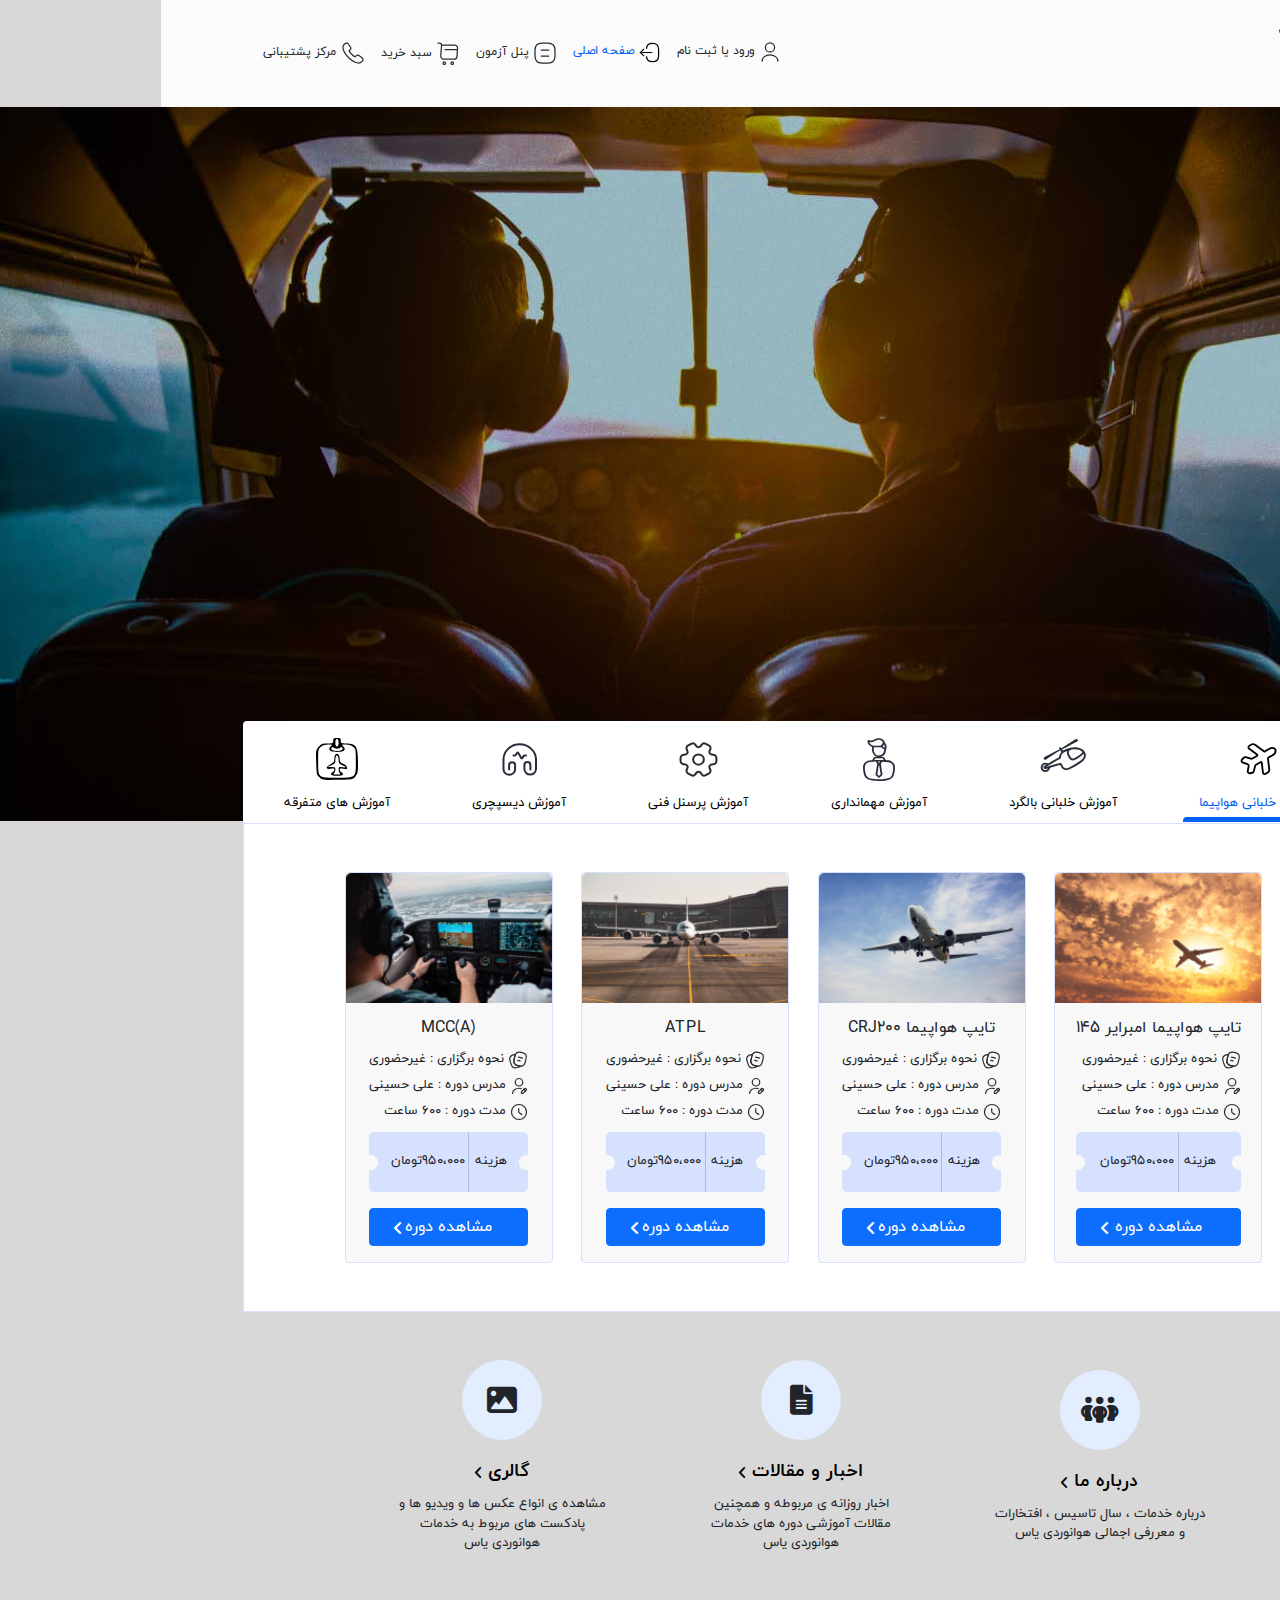
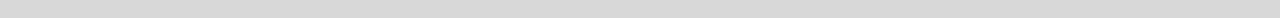
==== commit d6d7a1ba: "finished section main-title-site" ====
--- a/index.html
+++ b/index.html
@@ -173,7 +173,7 @@
         </ul>
         <div class="tab-content tab-content-border" id="pills-tabContent">
             <div class="tab-pane mx-5 p-5 fade show active" id="pills-airplane" role="tabpanel" aria-labelledby="pills-airplane-tab" tabindex="0">
-            <div class="container">
+            
                 <div class="row">
                     <div class="col-md-3">
                         <div class="card card-style align-items-center" style="width: 13rem;">
@@ -203,7 +203,7 @@
                     </ul>
                             </div>
                                                 
-                        <div class="container price-section d-flex align-items-center justify-content-between mb-3">
+                        <div class="price-section d-flex align-items-center justify-content-center mb-3">
                             <div class="price-title">
                                 <span>هزینه</span>
                             </div>
@@ -256,7 +256,7 @@
                     </ul>
                             </div>
                                                 
-                        <div class="container price-section d-flex align-items-center justify-content-between mb-3">
+                        <div class="price-section d-flex align-items-center justify-content-center mb-3">
                             <div class="price-title">
                                 <span>هزینه</span>
                             </div>
@@ -309,7 +309,7 @@
                     </ul>
                             </div>
                                                 
-                        <div class="container price-section d-flex align-items-center justify-content-between mb-3">
+                        <div class="price-section d-flex align-items-center justify-content-center mb-3">
                             <div class="price-title">
                                 <span>هزینه</span>
                             </div>
@@ -362,7 +362,7 @@
                     </ul>
                             </div>
                                                 
-                        <div class="container price-section d-flex align-items-center justify-content-between mb-3">
+                        <div class="price-section d-flex align-items-center justify-content-center mb-3">
                             <div class="price-title">
                                 <span>هزینه</span>
                             </div>
@@ -390,9 +390,7 @@
 
                     </div>
                 </div>
-                </div>
             <div class="tab-pane  mx-5 p-5 fade" id="pills-helicopter" role="tabpanel" aria-labelledby="pills-helicopter-tab"tabindex="0">
-                <div class="container">
                     <div class="row">
                         <div class="col-md-3">
                             <div class="card card-style align-items-center" style="width: 13rem;">
@@ -422,7 +420,7 @@
                         </ul>
                                 </div>
                                                     
-                            <div class="container price-section d-flex align-items-center justify-content-between mb-3">
+                            <div class="price-section d-flex align-items-center justify-content-center mb-3">
                                 <div class="price-title">
                                     <span>هزینه</span>
                                 </div>
@@ -475,7 +473,7 @@
                         </ul>
                                 </div>
                                                     
-                            <div class="container price-section d-flex align-items-center justify-content-between mb-3">
+                            <div class="price-section d-flex align-items-center justify-content-center mb-3">
                                 <div class="price-title">
                                     <span>هزینه</span>
                                 </div>
@@ -528,7 +526,7 @@
                         </ul>
                                 </div>
                                                     
-                            <div class="container price-section d-flex align-items-center justify-content-between mb-3">
+                            <div class="price-section d-flex align-items-center justify-content-center mb-3">
                                 <div class="price-title">
                                     <span>هزینه</span>
                                 </div>
@@ -581,7 +579,7 @@
                         </ul>
                                 </div>
                                                     
-                            <div class="container price-section d-flex align-items-center justify-content-between mb-3">
+                            <div class="price-section d-flex align-items-center justify-content-center mb-3">
                                 <div class="price-title">
                                     <span>هزینه</span>
                                 </div>
@@ -607,14 +605,10 @@
                               </div>
                         </div>
     
-                        </div>
-                    </div>
-            
-            
-                </div>
+                        </div>            
+            </div>
             <div class="tab-pane  mx-5 p-5 fade" id="pills-stewardess" role="tabpanel" aria-labelledby="pills-stewardess-tab"
                  tabindex="0">
-                 <div class="container">
                     <div class="row">
                         <div class="col-md-3">
                             <div class="card card-style align-items-center" style="width: 13rem;">
@@ -644,7 +638,7 @@
                         </ul>
                                 </div>
                                                     
-                            <div class="container price-section d-flex align-items-center justify-content-between mb-3">
+                            <div class="price-section d-flex align-items-center justify-content-center mb-3">
                                 <div class="price-title">
                                     <span>هزینه</span>
                                 </div>
@@ -697,7 +691,7 @@
                         </ul>
                                 </div>
                                                     
-                            <div class="container price-section d-flex align-items-center justify-content-between mb-3">
+                            <div class="price-section d-flex align-items-center justify-content-center mb-3">
                                 <div class="price-title">
                                     <span>هزینه</span>
                                 </div>
@@ -750,7 +744,7 @@
                         </ul>
                                 </div>
                                                     
-                            <div class="container price-section d-flex align-items-center justify-content-between mb-3">
+                            <div class="price-section d-flex align-items-center justify-content-center mb-3">
                                 <div class="price-title">
                                     <span>هزینه</span>
                                 </div>
@@ -803,7 +797,7 @@
                         </ul>
                                 </div>
                                                     
-                            <div class="container price-section d-flex align-items-center justify-content-between mb-3">
+                            <div class="price-section d-flex align-items-center justify-content-center mb-3">
                                 <div class="price-title">
                                     <span>هزینه</span>
                                 </div>
@@ -830,11 +824,9 @@
                         </div>
     
                         </div>
-                    </div>
             </div>
             <div class="tab-pane  mx-5 p-5 fade" id="pills-personnel" role="tabpanel" aria-labelledby="pills-personnel-tab"
                  tabindex="0">
-                 <div class="container">
                     <div class="row">
                         <div class="col-md-3">
                             <div class="card card-style align-items-center" style="width: 13rem;">
@@ -864,7 +856,7 @@
                         </ul>
                                 </div>
                                                     
-                            <div class="container price-section d-flex align-items-center justify-content-between mb-3">
+                            <div class="price-section d-flex align-items-center justify-content-center mb-3">
                                 <div class="price-title">
                                     <span>هزینه</span>
                                 </div>
@@ -917,7 +909,7 @@
                         </ul>
                                 </div>
                                                     
-                            <div class="container price-section d-flex align-items-center justify-content-between mb-3">
+                            <div class="price-section d-flex align-items-center justify-content-center mb-3">
                                 <div class="price-title">
                                     <span>هزینه</span>
                                 </div>
@@ -970,7 +962,7 @@
                         </ul>
                                 </div>
                                                     
-                            <div class="container price-section d-flex align-items-center justify-content-between mb-3">
+                            <div class="price-section d-flex align-items-center justify-content-center mb-3">
                                 <div class="price-title">
                                     <span>هزینه</span>
                                 </div>
@@ -1023,7 +1015,7 @@
                         </ul>
                                 </div>
                                                     
-                            <div class="container price-section d-flex align-items-center justify-content-between mb-3">
+                            <div class="price-section d-flex align-items-center justify-content-center mb-3">
                                 <div class="price-title">
                                     <span>هزینه</span>
                                 </div>
@@ -1050,11 +1042,9 @@
                         </div>
     
                         </div>
-                    </div>
             </div>
             <div class="tab-pane   mx-5 p-5 fade" id="pills-dispatcher" role="tabpanel" aria-labelledby="pills-dispatcher-tab"
                  tabindex="0">
-                 <div class="container">
                     <div class="row">
                         <div class="col-md-3">
                             <div class="card card-style align-items-center" style="width: 13rem;">
@@ -1084,7 +1074,7 @@
                         </ul>
                                 </div>
                                                     
-                            <div class="container price-section d-flex align-items-center justify-content-between mb-3">
+                            <div class="price-section d-flex align-items-center justify-content-center mb-3">
                                 <div class="price-title">
                                     <span>هزینه</span>
                                 </div>
@@ -1137,7 +1127,7 @@
                         </ul>
                                 </div>
                                                     
-                            <div class="container price-section d-flex align-items-center justify-content-between mb-3">
+                            <div class="price-section d-flex align-items-center justify-content-center mb-3">
                                 <div class="price-title">
                                     <span>هزینه</span>
                                 </div>
@@ -1190,7 +1180,7 @@
                         </ul>
                                 </div>
                                                     
-                            <div class="container price-section d-flex align-items-center justify-content-between mb-3">
+                            <div class="price-section d-flex align-items-center justify-content-center mb-3">
                                 <div class="price-title">
                                     <span>هزینه</span>
                                 </div>
@@ -1243,7 +1233,7 @@
                         </ul>
                                 </div>
                                                     
-                            <div class="container price-section d-flex align-items-center justify-content-between mb-3">
+                            <div class="price-section d-flex align-items-center justify-content-center mb-3">
                                 <div class="price-title">
                                     <span>هزینه</span>
                                 </div>
@@ -1270,11 +1260,9 @@
                         </div>
     
                         </div>
-                    </div>
             </div>
             <div class="tab-pane  mx-5 p-5 fade" id="pills-other" role="tabpanel" aria-labelledby="pills-other-tab"
                  tabindex="0">
-                 <div class="container">
                     <div class="row">
                         <div class="col-md-3">
                             <div class="card card-style align-items-center" style="width: 13rem;">
@@ -1304,7 +1292,7 @@
                         </ul>
                                 </div>
                                                     
-                            <div class="container price-section d-flex align-items-center justify-content-between mb-3">
+                            <div class="price-section d-flex align-items-center justify-content-center mb-3">
                                 <div class="price-title">
                                     <span>هزینه</span>
                                 </div>
@@ -1357,7 +1345,7 @@
                         </ul>
                                 </div>
                                                     
-                            <div class="container price-section d-flex align-items-center justify-content-between mb-3">
+                            <div class="price-section d-flex align-items-center justify-content-center mb-3">
                                 <div class="price-title">
                                     <span>هزینه</span>
                                 </div>
@@ -1410,7 +1398,7 @@
                         </ul>
                                 </div>
                                                     
-                            <div class="container price-section d-flex align-items-center justify-content-between mb-3">
+                            <div class="price-section d-flex align-items-center justify-content-center mb-3">
                                 <div class="price-title">
                                     <span>هزینه</span>
                                 </div>
@@ -1463,7 +1451,7 @@
                         </ul>
                                 </div>
                                                     
-                            <div class="container price-section d-flex align-items-center justify-content-between mb-3">
+                            <div class="price-section d-flex align-items-center justify-content-center mb-3">
                                 <div class="price-title">
                                     <span>هزینه</span>
                                 </div>
@@ -1490,11 +1478,55 @@
                         </div>
     
                         </div>
-                    </div>
+            </div>
+        </div>
+    </div>
+</section>
+
+<section class="container main-title-site my-5">
+        <div class="row">
+            <div class="col-sm-4">
+                <div class="circle-bg d-flex justify-content-center align-items-center">
+                    <i class="fa-solid fa-people-group"></i>
+                </div>
+                <a href="#" class="main-title-style mt-2">
+                <span class="mt-span">درباره ما</span>
+                <i class="fa-solid fa-angle-left"></i>
+                </a>
+            <p class="text-center">درباره خدمات ، سال تاسیس ، افتخارات
+                و معررفی اجمالی هوانوردی
+                یاس</p>
             </div>
 
+            <div class="col-sm-4">
+                <div class="circle-bg d-flex justify-content-center align-items-center">
+                <i class="fa-solid fa-file-lines"></i>    
+            </div>
+            <a href="#" class="main-title-style mt-2">
+                <span class="mt-span">اخبار و مقالات</span>
+                <i class="fa-solid fa-angle-left"></i>
+                </a>
+            <p class="text-center">اخبار روزانه ی مربوطه و همچنین مقالات
+                آموزشی دوره های خدمات
+               هوانوردی یاس</p>
+            </div>
+
+            <div class="col-sm-4">
+                <div class="circle-bg circle-bg d-flex justify-content-center align-items-center">
+              <i class="fa-solid fa-image"></i>
+                </div>
+             <a href="#" class="main-title-style mt-2">
+                <span class="mt-span">گالری</span>
+                <i class="fa-solid fa-angle-left"></i>
+                </a>
+            <p class="text-center"> مشاهده ی انواع عکس ها و ویدیو ها و 
+                پادکست های مربوط به خدمات 
+                هوانوردی یاس
+                </p>
+            </div>
+
+            </div>
         </div>
-    </div>
 </section>
 
 <script src="libraries/bootstrap-5.0.2-dist/js/bootstrap.min.js"></script>
--- a/css/style.css
+++ b/css/style.css
@@ -141,4 +141,47 @@
   left: -6px;
 }
 
+.main-title-site {
+  position: relative;
+  width: 70%;
+}
+.main-title-site .col-sm-4 {
+  display: flex;
+  justify-content: center;
+  align-items: center;
+  flex-direction: column;
+  gap: 10px;
+}
+.main-title-site p {
+  width: 78%;
+}
+.main-title-site a i {
+  position: relative;
+  top: 2px;
+  font-size: 14px;
+}
+
+.main-title-style {
+  color: #000;
+  text-decoration: none;
+  font-size: 18px;
+  font-weight: 900;
+}
+
+.circle-bg {
+  background-color: #E2EEFF;
+  border-radius: 50%;
+  width: 80px;
+  height: 80px;
+}
+.circle-bg i {
+  font-size: 30px;
+}
+
+.news-article {
+  display: flex;
+  justify-content: center;
+  align-items: center;
+}
+
 /*# sourceMappingURL=style.css.map */
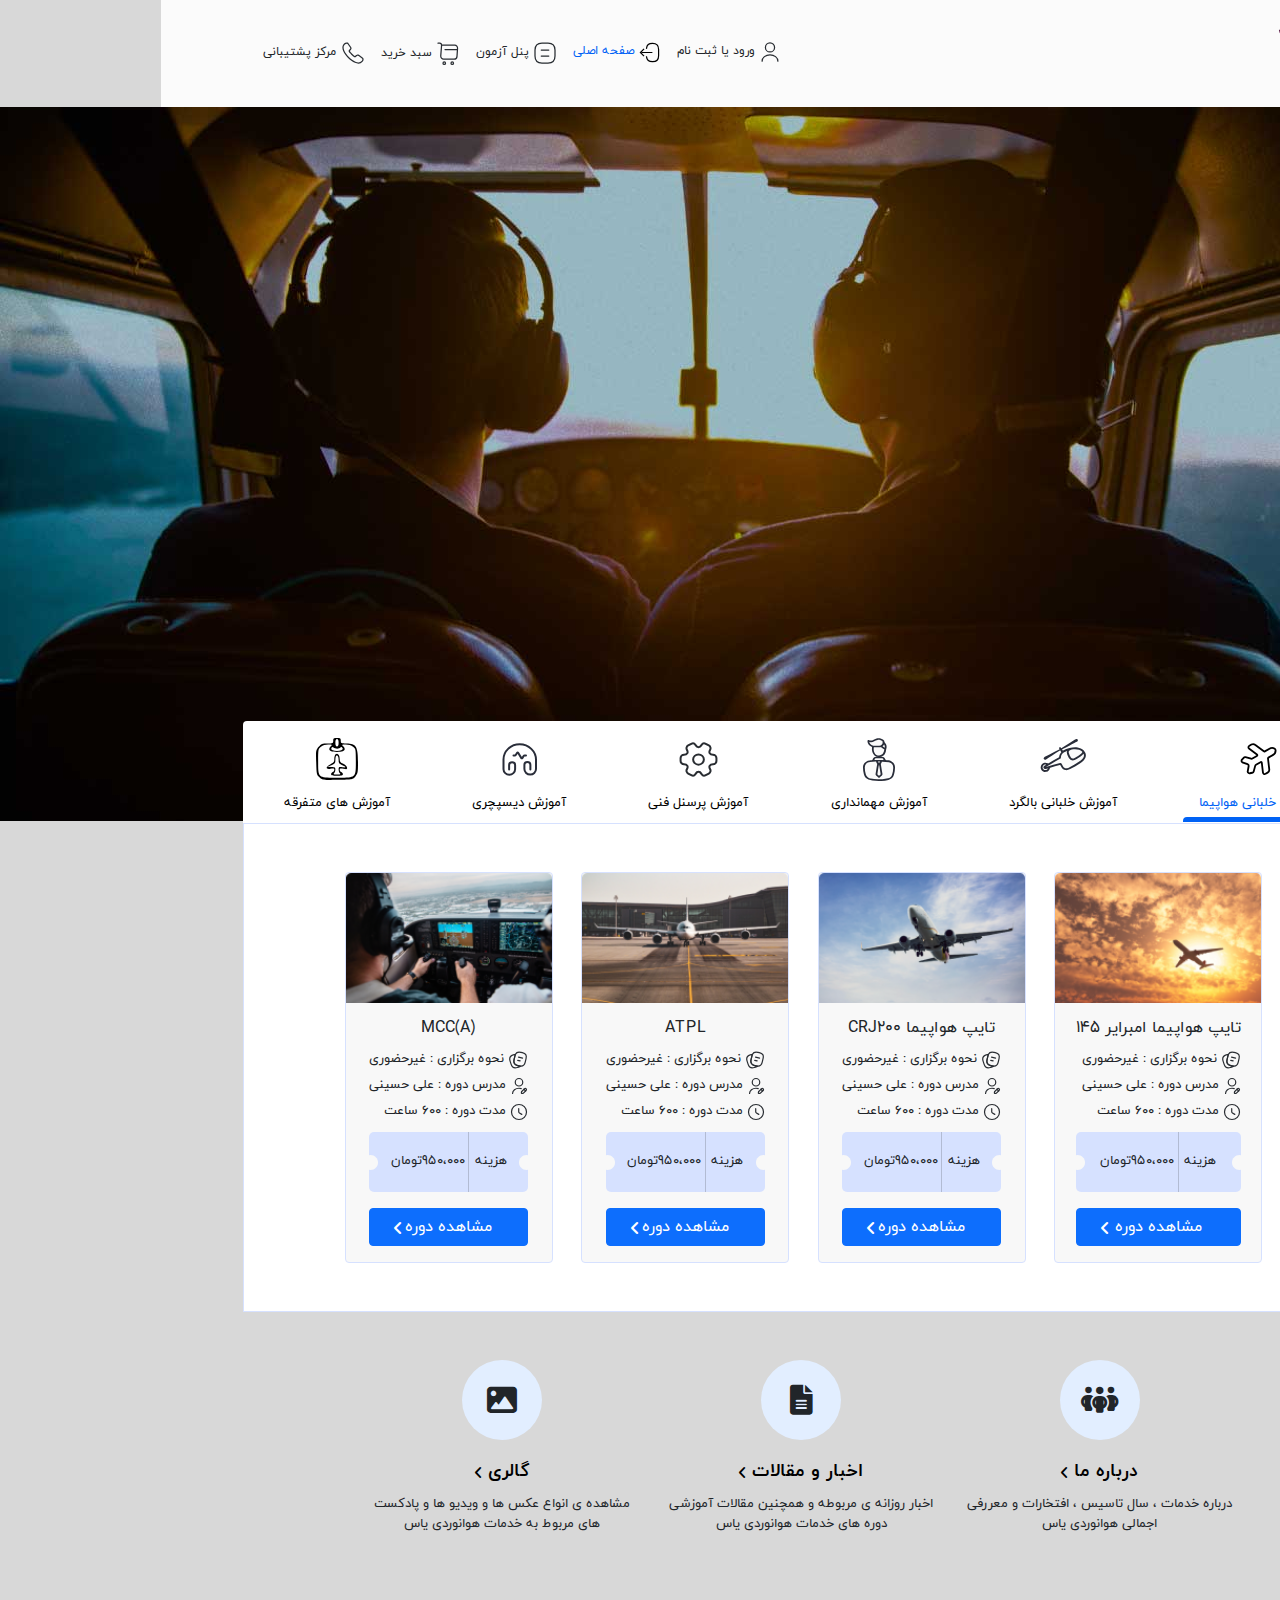
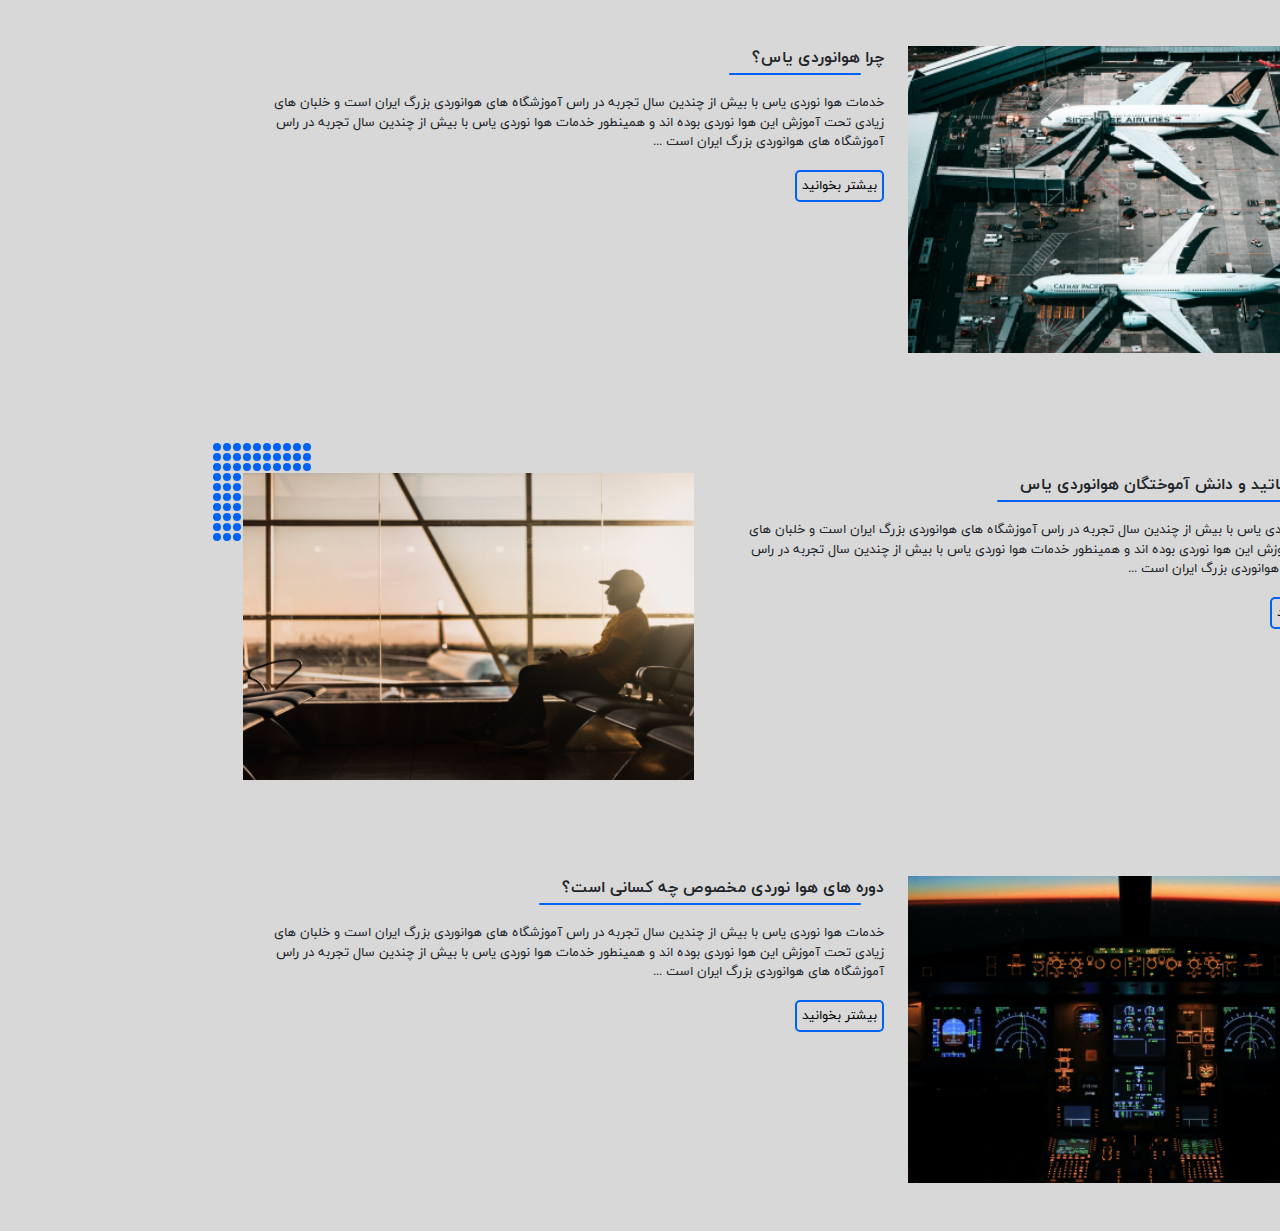
==== commit 6eb9971a: "adding fourth section" ====
--- a/index.html
+++ b/index.html
@@ -1529,6 +1529,69 @@
         </div>
 </section>
 
+<section class="container py-5">
+    <div class="row g-4">
+            <div class="col-md-5">
+            <div class="image-pattern">
+                    <img src="images/ax1.png" class="pic-width"  alt="">
+                <span  class="pattern-1">
+                    <img src="images/pattern.svg" alt="">
+                </span>
+            </div>
+        </div>
+        <div class="col-md-7">
+            <span class="title-content">چرا هوانوردی یاس؟</span>
+            <p class="description my-4">خدمات هوا نوردی یاس با بیش از چندین سال تجربه در راس آموزشگاه های هوانوردی
+                بزرگ ایران است و خلبان های زیادی تحت آموزش این هوا نوردی بوده اند و همینطور
+                خدمات هوا نوردی یاس با بیش از چندین سال تجربه در راس آموزشگاه های هوانوردی
+                بزرگ ایران است ...</p>
+                <a href="#" class="read-more">
+                    <span>بیشتر بخوانید</span>
+                </a>
+        </div>
+    </div>
+    <div class="row my-5 py-5 g-4">
+        <div class="col-md-5  order-md-1">
+            <div class="image-pattern">
+                    <img src="images/ax2.png" alt="">
+                <span  class="pattern-1 reverse">
+                    <img src="images/pattern.svg" alt="">
+                </span>
+            </div>
+        </div>
+        <div class="col-md-7 order-md-0">
+            <span class="title-content">سخنی با اساتید و دانش آموختگان هوانوردی یاس</span>
+            <p class="description my-4">خدمات هوا نوردی یاس با بیش از چندین سال تجربه در راس آموزشگاه های هوانوردی
+                بزرگ ایران است و خلبان های زیادی تحت آموزش این هوا نوردی بوده اند و همینطور
+                خدمات هوا نوردی یاس با بیش از چندین سال تجربه در راس آموزشگاه های هوانوردی
+                بزرگ ایران است ...</p>
+                <a href="#" class="read-more">
+                    <span>بیشتر بخوانید</span>
+                </a>
+        </div>
+    </div>
+    <div class="row g-4">
+        <div class="col-md-5">
+            <div class="image-pattern">
+                    <img src="images/ax3.png" class="pic-width"  alt="">
+                <span  class="pattern-1">
+                    <img src="images/pattern.svg" alt="">
+                </span>
+            </div>
+        </div>
+        <div class="col-md-7">
+            <span class="title-content">دوره های هوا نوردی مخصوص چه کسانی است؟</span>
+            <p class="description my-4">خدمات هوا نوردی یاس با بیش از چندین سال تجربه در راس آموزشگاه های هوانوردی
+                بزرگ ایران است و خلبان های زیادی تحت آموزش این هوا نوردی بوده اند و همینطور
+                خدمات هوا نوردی یاس با بیش از چندین سال تجربه در راس آموزشگاه های هوانوردی
+                بزرگ ایران است ...</p>
+                <a href="#" class="read-more">
+                    <span>بیشتر بخوانید</span>
+                </a>
+        </div>
+    </div>
+</section>
+
 <script src="libraries/bootstrap-5.0.2-dist/js/bootstrap.min.js"></script>
 </body>
 </html>
--- a/css/style.css
+++ b/css/style.css
@@ -152,9 +152,6 @@
   flex-direction: column;
   gap: 10px;
 }
-.main-title-site p {
-  width: 78%;
-}
 .main-title-site a i {
   position: relative;
   top: 2px;
@@ -178,10 +175,44 @@
   font-size: 30px;
 }
 
-.news-article {
-  display: flex;
-  justify-content: center;
-  align-items: center;
+.image-pattern {
+  position: relative;
+}
+.image-pattern .pattern-1 {
+  position: absolute;
+  top: -30px;
+  right: -30px;
+  z-index: -1;
+}
+.image-pattern .pattern-1.reverse {
+  right: auto;
+  left: -30px;
+}
+
+.read-more {
+  text-decoration: none;
+  color: #000;
+  border: 2px solid #0062f5;
+  border-radius: 5px;
+  padding: 5px;
+}
+
+.title-content {
+  position: relative;
+  font-weight: bold;
+  font-size: 16px;
+}
+
+.title-content::after {
+  position: absolute;
+  content: "";
+  display: block;
+  width: 100%;
+  height: 2px;
+  left: -23px;
+  bottom: -6px;
+  background-color: #0062f5;
+  border-radius: 2px;
 }
 
 /*# sourceMappingURL=style.css.map */
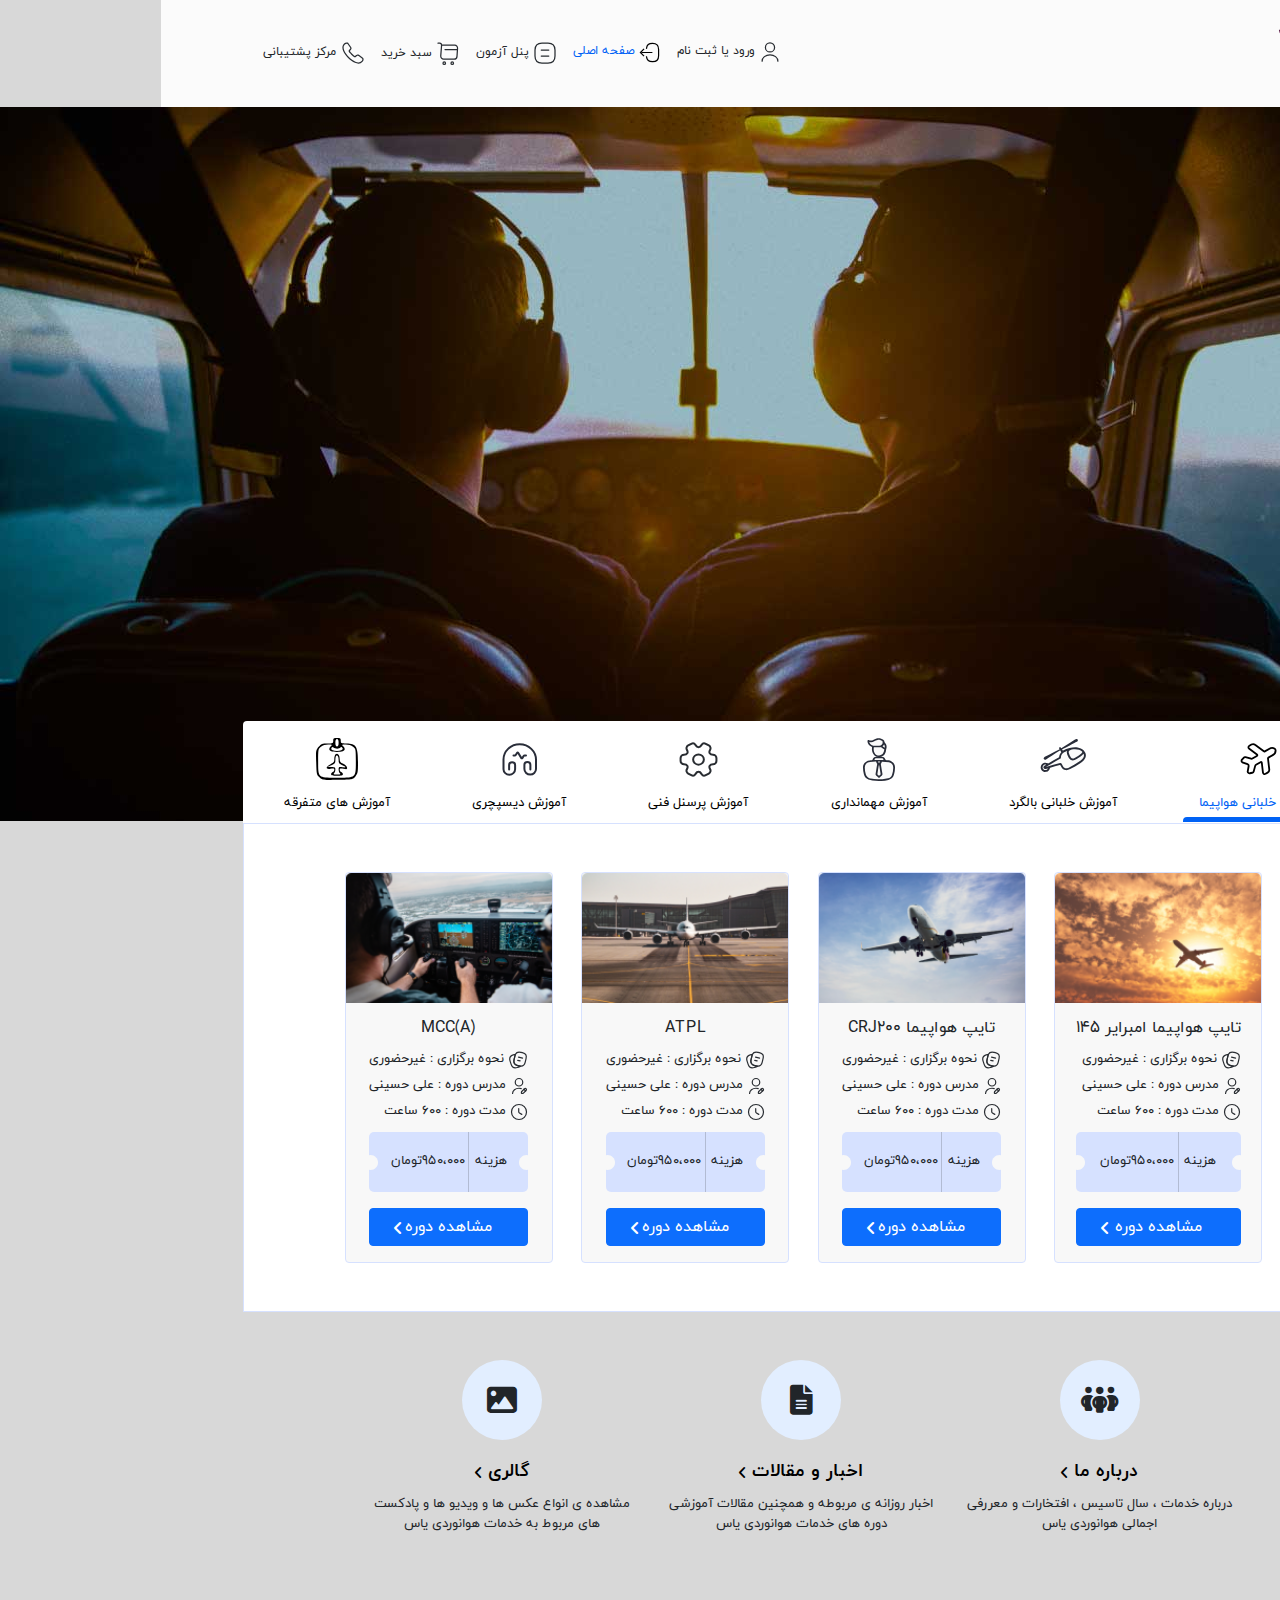
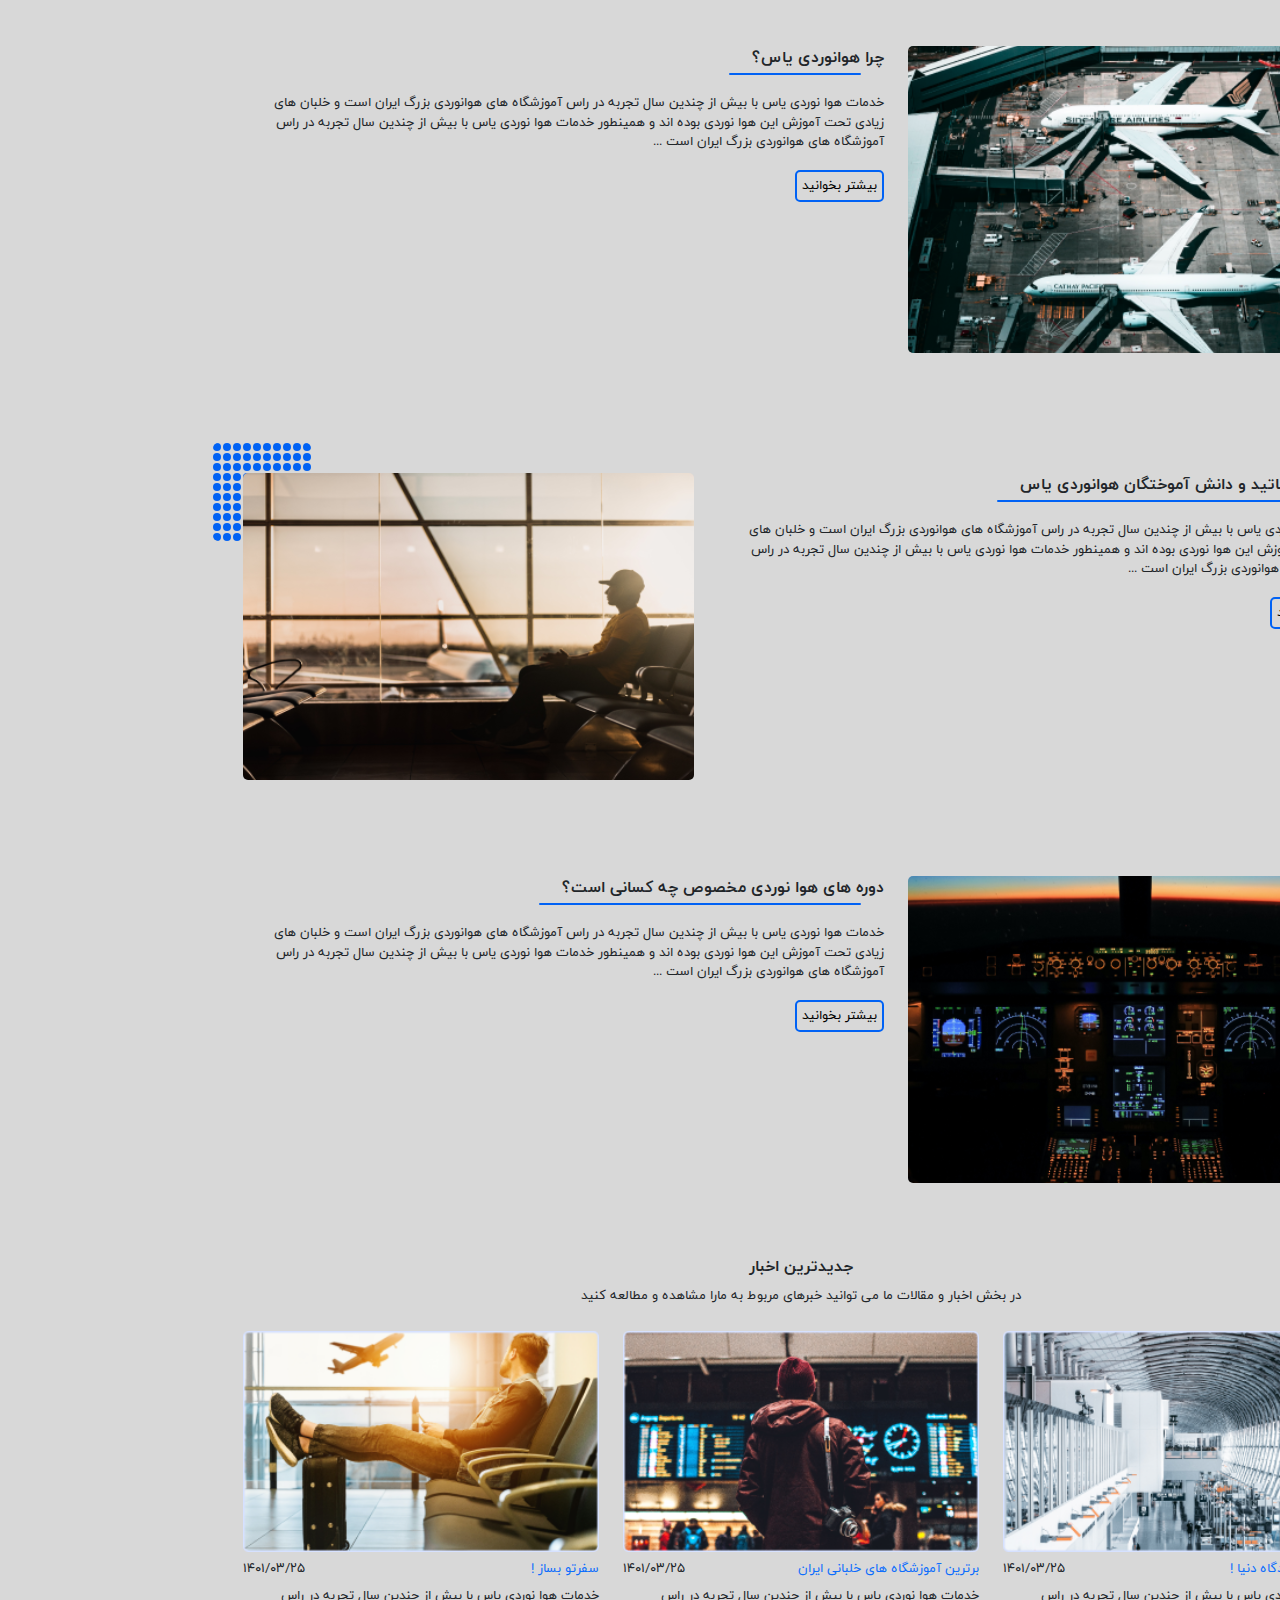
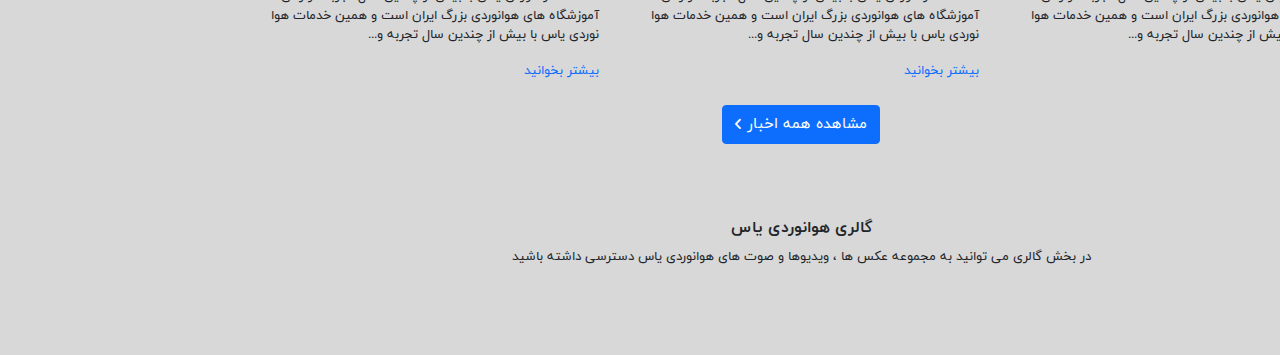
==== commit 835e2c77: "last changes" ====
--- a/index.html
+++ b/index.html
@@ -1592,6 +1592,74 @@
     </div>
 </section>
 
+<section class="container">
+        <div class="text-center my-4">
+        <span class="latest-news-title">جدیدترین اخبار</span>
+        <p class="text-center mt-2">در بخش اخبار و مقالات ما می توانید خبرهای مربوط به مارا مشاهده و مطالعه کنید</p>
+    </div>
+    <div class="row mt-3">
+        <div class="col-md-4 lastest-news-content">
+                <img src="images/lastest-news-1.png" class="card-img-top" alt="">
+
+                    <div class="d-flex justify-content-between my-2">
+                        <a href="#"><span>بزرگ ترین فرودگاه دنیا !</span></a> 
+                        <span>1401/03/25</span>
+                    </div>
+
+                  <p >خدمات هوا نوردی یاس با بیش از چندین سال تجربه در 
+                    راس آموزشگاه های هوانوردی بزرگ ایران است و همین
+                    خدمات هوا نوردی یاس با بیش از چندین سال تجربه و...</p>
+
+                    <a href="#">بیشتر بخوانید</a>
+        </div>
+        
+        <div class="col-md-4 lastest-news-content">
+            <img src="images/lastest-news-2.png" class="card-img-top" alt="">
+
+                <div class="d-flex justify-content-between my-2">
+                    <a href="#"><span>برترین آموزشگاه های خلبانی ایران</span></a> 
+                    <span>1401/03/25</span>
+                </div>
+
+              <p >خدمات هوا نوردی یاس با بیش از چندین سال تجربه در 
+                راس آموزشگاه های هوانوردی بزرگ ایران است و همین
+                خدمات هوا نوردی یاس با بیش از چندین سال تجربه و...</p>
+
+                <a href="#">بیشتر بخوانید</a>
+    </div>
+
+    <div class="col-md-4 lastest-news-content">
+        <img src="images/lastest-news-3.png" class="card-img-top" alt="">
+
+            <div class="d-flex justify-content-between my-2">
+                <a href="#"><span> سفرتو بساز !</span></a> 
+                <span>1401/03/25</span>
+            </div>
+
+          <p >خدمات هوا نوردی یاس با بیش از چندین سال تجربه در 
+            راس آموزشگاه های هوانوردی بزرگ ایران است و همین
+            خدمات هوا نوردی یاس با بیش از چندین سال تجربه و...</p>
+
+            <a href="#">بیشتر بخوانید</a>
+</div>
+<div class="text-center mt-4 more-archive">
+<a href="#" class="btn btn-primary">
+<span class="span-archive">مشاهده همه اخبار</span>
+<i class="fa-solid fa-angle-left"></i>
+</a>
+</div>
+    </div>
+</section>
+
+
+<section class="container my-5 py-4">
+    <div class="text-center">
+        <span class="gallery-slider-title">گالری هوانوردی یاس</span>
+        <p class="text-center mt-2">در بخش گالری می توانید به مجموعه عکس ها ، ویدیوها و صوت های هوانوردی یاس دسترسی داشته باشید  </p>
+    </div>
+</section>
+
+
 <script src="libraries/bootstrap-5.0.2-dist/js/bootstrap.min.js"></script>
 </body>
 </html>
--- a/css/style.css
+++ b/css/style.css
@@ -188,6 +188,9 @@
   right: auto;
   left: -30px;
 }
+.image-pattern img {
+  border-radius: 5px;
+}
 
 .read-more {
   text-decoration: none;
@@ -215,4 +218,27 @@
   border-radius: 2px;
 }
 
+.latest-news-title {
+  font-size: 16px;
+  font-weight: bold;
+}
+
+.lastest-news-content a {
+  text-decoration: none;
+}
+
+.more-archive .span-archive {
+  font-size: 15px;
+}
+.more-archive i {
+  position: relative;
+  font-size: 13px;
+  top: 1px;
+}
+
+.gallery-slider-title {
+  font-size: 16px;
+  font-weight: bold;
+}
+
 /*# sourceMappingURL=style.css.map */
